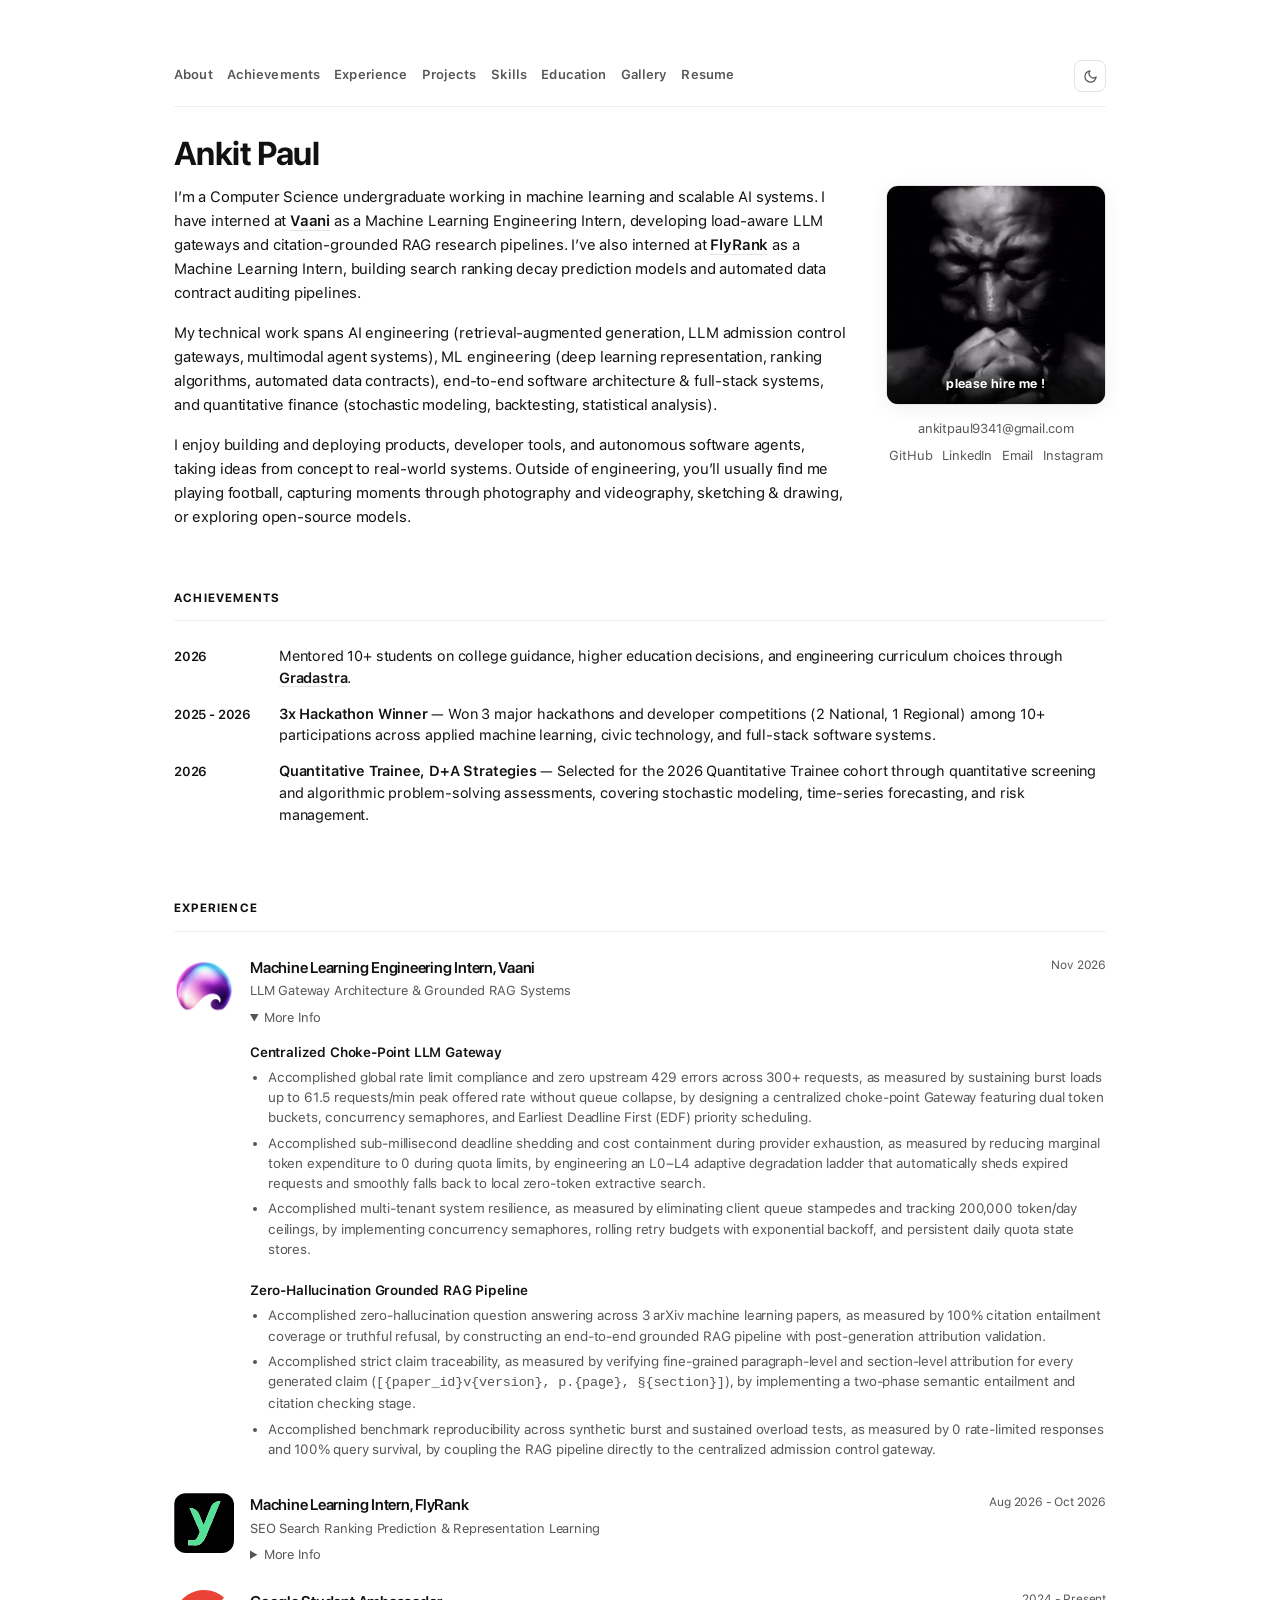
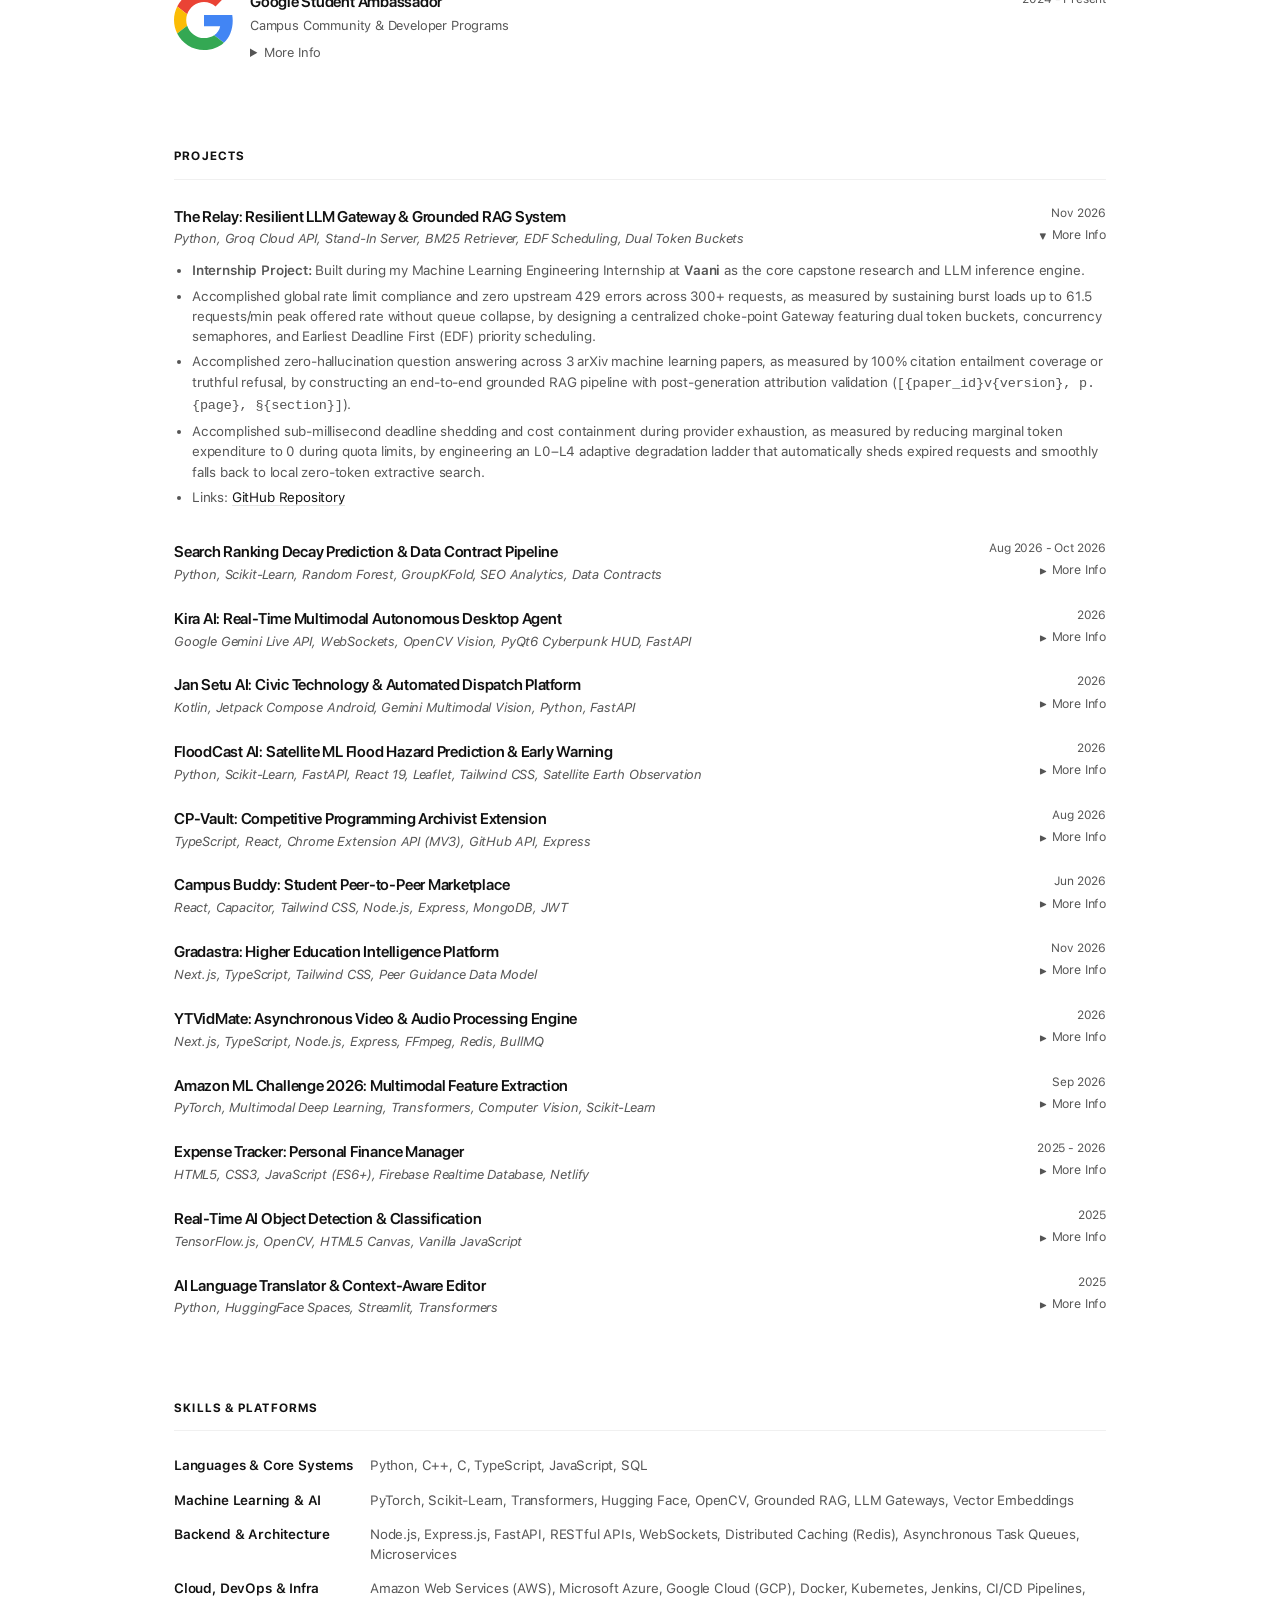
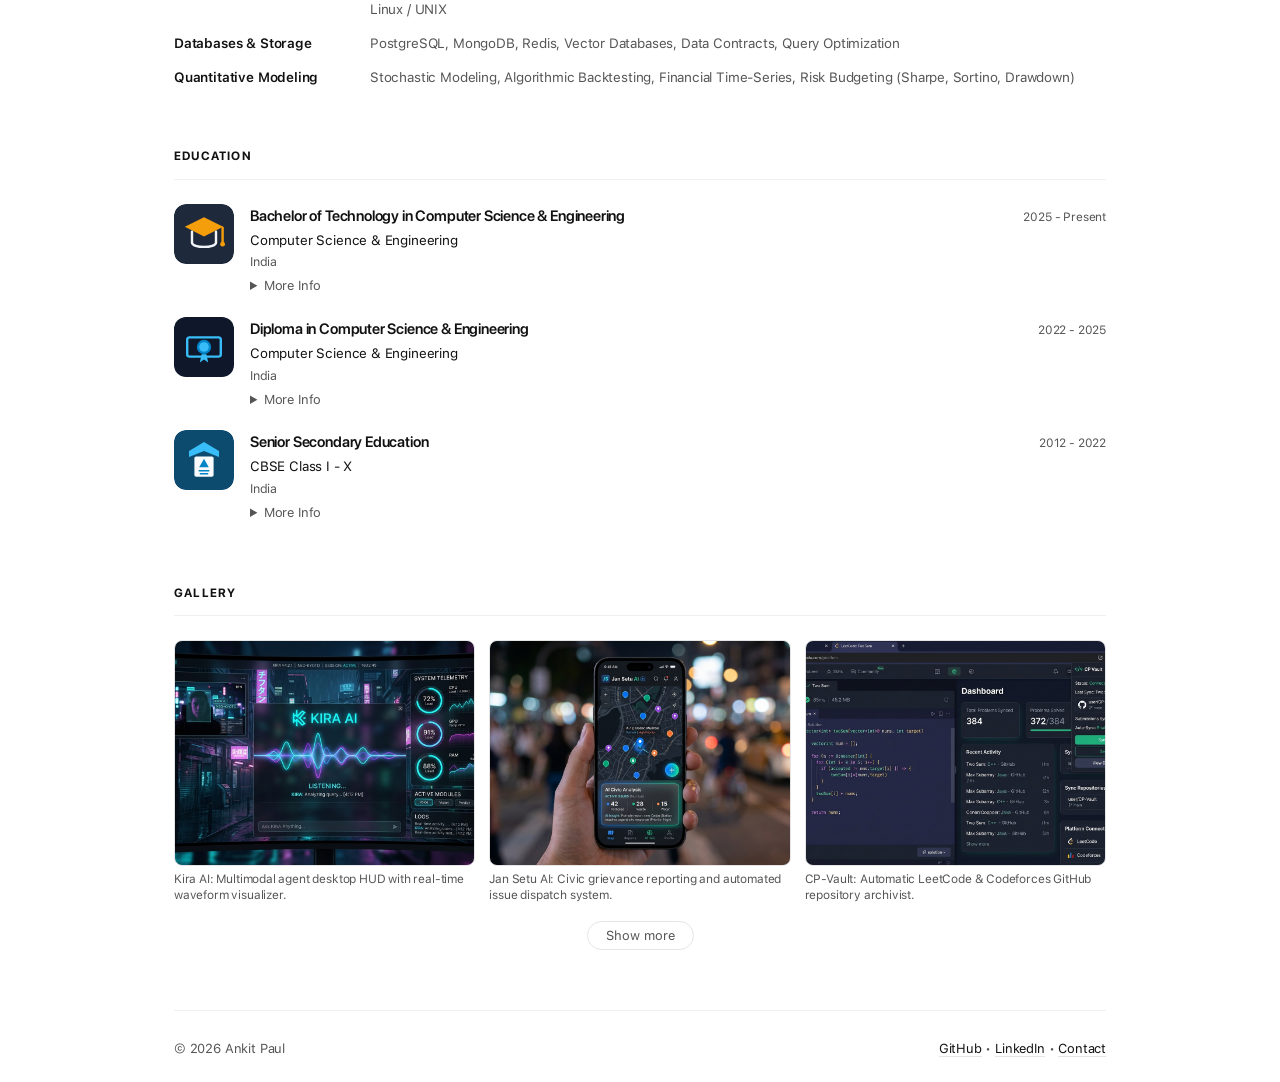
==== index.html @ af77577b "feat: add vaani.dev and flyrank.ai hyperlinks, gallery image zoom/pan without indicators, and set pr" ====
<!DOCTYPE html>
<html lang="en">
<head>
  <meta charset="utf-8">
  <title>Ankit Paul | AI Engineer, ML Engineer &amp; Full-Stack Developer</title>
  <meta name="author" content="Ankit Paul">
  <meta name="description" content="Ankit Paul is an AI Engineer, ML Engineer, and Full-Stack Developer in Chandigarh, India specializing in RAG pipelines, autonomous agents, and web systems.">
  <meta name="keywords" content="Ankit Paul, Ankit Paul AI Engineer, Ankit Paul Chandigarh, RAG pipeline engineer, Machine Learning Engineer portfolio, Full Stack Developer Chandigarh, Quant developer student, Google Student Ambassador 2026">
  <meta name="viewport" content="width=device-width, initial-scale=1">
  <link rel="canonical" href="https://ankitpaulportfoliov2.vercel.app/">

  <!-- Search Engine Verification -->
  <meta name="google-site-verification" content="google-site-verification-placeholder">
  <meta name="msvalidate.01" content="bing-site-verification-placeholder">

  <!-- Open Graph / Facebook -->
  <meta property="og:type" content="website">
  <meta property="og:url" content="https://ankitpaulportfoliov2.vercel.app/">
  <meta property="og:title" content="Ankit Paul | AI Engineer, ML Engineer &amp; Full-Stack Developer">
  <meta property="og:description" content="Official portfolio of Ankit Paul — AI &amp; ML Engineer, Full-Stack Developer, and GSA 2026 based in Chandigarh, India.">
  <meta property="og:image" content="https://ankitpaulportfoliov2.vercel.app/assets/profile/ankit_profile.jpg">
  <meta property="og:site_name" content="Ankit Paul Portfolio">
  <meta property="og:locale" content="en_US">

  <!-- Twitter / X -->
  <meta name="twitter:card" content="summary_large_image">
  <meta name="twitter:url" content="https://ankitpaulportfoliov2.vercel.app/">
  <meta name="twitter:title" content="Ankit Paul | AI Engineer, ML Engineer &amp; Full-Stack Developer">
  <meta name="twitter:description" content="Official portfolio of Ankit Paul — AI &amp; ML Engineer, Full-Stack Developer, and GSA 2026 based in Chandigarh, India.">
  <meta name="twitter:image" content="https://ankitpaulportfoliov2.vercel.app/assets/profile/ankit_profile.jpg">
  <meta name="twitter:creator" content="@ankitpaul6201">

  <link rel="icon" type="image/svg+xml" href="assets/favicon.svg">
  <link rel="icon" type="image/png" sizes="32x32" href="assets/favicon-32x32.png">
  <link rel="icon" type="image/png" sizes="16x16" href="assets/favicon-16x16.png">
  <link rel="apple-touch-icon" sizes="180x180" href="assets/apple-touch-icon.png">
  <link rel="shortcut icon" href="favicon.ico">
  <link rel="preload" href="assets/fonts/SF-Pro-Text-Regular.otf" as="font" type="font/otf" crossorigin>
  <link rel="preload" href="assets/fonts/SF-Pro-Text-Semibold.otf" as="font" type="font/otf" crossorigin>
  <link rel="preload" href="assets/fonts/SF-Pro-Display-Bold.otf" as="font" type="font/otf" crossorigin>
  <link rel="prefetch" href="resume.html">
  <link rel="prefetch" href="assets/resume_page_1.webp">
  <link rel="stylesheet" href="assets/css/style.css?v=1.4">
  <script src="assets/js/theme-init.js"></script>
  <script defer src="assets/js/main.js?v=1.4"></script>

  <!-- STRUCTURED DATA (JSON-LD) FOR AI ENGINES & SEARCH ENGINES -->
  <script type="application/ld+json">
  {
    "@context": "https://schema.org",
    "@graph": [
      {
        "@type": "Person",
        "@id": "https://ankitpaulportfoliov2.vercel.app/#person",
        "name": "Ankit Paul",
        "alternateName": ["Ankit", "Ankit Paul Chandigarh"],
        "url": "https://ankitpaulportfoliov2.vercel.app/",
        "image": "https://ankitpaulportfoliov2.vercel.app/assets/profile/ankit_profile.jpg",
        "jobTitle": "AI Engineer & Full-Stack Developer",
        "description": "Ankit Paul is an AI Engineer, ML Engineer, and Full-Stack Developer based in Chandigarh, India specializing in RAG architectures, LLM gateways, and scalable web systems.",
        "address": {
          "@type": "PostalAddress",
          "addressLocality": "Chandigarh",
          "addressRegion": "Punjab / Haryana",
          "addressCountry": "IN"
        },
        "email": "ankitpaul9341@gmail.com",
        "knowsAbout": [
          "Artificial Intelligence",
          "Retrieval-Augmented Generation (RAG)",
          "Large Language Models (LLMs)",
          "Machine Learning",
          "Search Engine Optimization (SEO)",
          "Full-Stack Web Development",
          "Next.js",
          "React",
          "TypeScript",
          "Python",
          "PyTorch",
          "Quantitative Finance",
          "Algorithmic Trading"
        ],
        "sameAs": [
          "https://github.com/ankitpaul6201",
          "https://www.linkedin.com/in/ankitpaul007/",
          "https://www.instagram.com/ankit.lenz/"
        ]
      },
      {
        "@type": "ProfilePage",
        "@id": "https://ankitpaulportfoliov2.vercel.app/#profilepage",
        "url": "https://ankitpaulportfoliov2.vercel.app/",
        "name": "Ankit Paul - Technical Portfolio & Entity Graph",
        "mainEntity": {
          "@id": "https://ankitpaulportfoliov2.vercel.app/#person"
        }
      },
      {
        "@type": "WebSite",
        "@id": "https://ankitpaulportfoliov2.vercel.app/#website",
        "url": "https://ankitpaulportfoliov2.vercel.app/",
        "name": "Ankit Paul Portfolio",
        "publisher": {
          "@id": "https://ankitpaulportfoliov2.vercel.app/#person"
        },
        "inLanguage": "en-US"
      }
    ]
  }
  </script>
</head>
<body>
  <div class="container">
    <!-- SITE NAVIGATION -->
    <nav class="site-nav" aria-label="Section navigation">
      <div class="site-nav-links">
        <a href="#about">About</a>
        <a href="#achievements">Achievements</a>
        <a href="#experience">Experience</a>
        <a href="#projects">Projects</a>
        <a href="#skills">Skills</a>
        <a href="#education">Education</a>
        <a href="#gallery">Gallery</a>
        <a href="resume.html">Resume</a>
      </div>
      <div class="site-nav-right">
        <button type="button" id="theme-toggle" class="theme-toggle-btn" aria-label="Toggle theme">
          <svg class="theme-icon theme-icon-moon" xmlns="http://www.w3.org/2000/svg" width="16" height="16" viewBox="0 0 24 24" fill="none" stroke="currentColor" stroke-width="2" stroke-linecap="round" stroke-linejoin="round">
            <path d="M21 12.79A9 9 0 1 1 11.21 3 7 7 0 0 0 21 12.79z"></path>
          </svg>
          <svg class="theme-icon theme-icon-sun" xmlns="http://www.w3.org/2000/svg" width="16" height="16" viewBox="0 0 24 24" fill="none" stroke="currentColor" stroke-width="2" stroke-linecap="round" stroke-linejoin="round">
            <circle cx="12" cy="12" r="5"></circle>
            <line x1="12" y1="1" x2="12" y2="3"></line>
            <line x1="12" y1="21" x2="12" y2="23"></line>
            <line x1="4.22" y1="4.22" x2="5.64" y2="5.64"></line>
            <line x1="18.36" y1="18.36" x2="19.78" y2="19.78"></line>
            <line x1="1" y1="12" x2="3" y2="12"></line>
            <line x1="21" y1="12" x2="23" y2="12"></line>
            <line x1="4.22" y1="19.78" x2="5.64" y2="18.36"></line>
            <line x1="18.36" y1="5.64" x2="19.78" y2="4.22"></line>
          </svg>
        </button>
      </div>
    </nav>

    <!-- HEADER / INTRO SECTION -->
    <div class="header-section" id="about">
      <div class="header-text">
        <h1 class="name-title">Ankit Paul</h1>
        
        <p>
          I’m a Computer Science undergraduate working in machine learning and scalable AI systems. I have interned at <strong><a href="https://vaani.dev" target="_blank" rel="noopener noreferrer">Vaani</a></strong> as a Machine Learning Engineering Intern, developing load-aware LLM gateways and citation-grounded RAG research pipelines. I’ve also interned at <strong><a href="https://flyrank.ai/" target="_blank" rel="noopener noreferrer">FlyRank</a></strong> as a Machine Learning Intern, building search ranking decay prediction models and automated data contract auditing pipelines.
        </p>
        <p>
          My technical work spans AI engineering (retrieval-augmented generation, LLM admission control gateways, multimodal agent systems), ML engineering (deep learning representation, ranking algorithms, automated data contracts), end-to-end software architecture &amp; full-stack systems, and quantitative finance (stochastic modeling, backtesting, statistical analysis).
        </p>
        <p>
          I enjoy building and deploying products, developer tools, and autonomous software agents, taking ideas from concept to real-world systems. Outside of engineering, you’ll usually find me playing football, capturing moments through photography and videography, sketching &amp; drawing, or exploring open-source models.
        </p>
      </div>

      <div class="profile-photo-container">
        <div class="profile-photo-wrapper">
          <img src="assets/profile/ankit_profile.jpg?v=2.0" alt="Ankit Paul" class="profile-photo" loading="eager" fetchpriority="high">
          <div class="profile-photo-caption">please hire me !</div>
        </div>
        <div class="contact-info-under-photo">
          <span class="contact-email">ankitpaul9341@gmail.com</span>
          <span class="header-links-inline">
            <a href="https://github.com/ankitpaul6201" target="_blank" rel="noopener noreferrer">GitHub</a>
            <a href="https://www.linkedin.com/in/ankitpaul007/" target="_blank" rel="noopener noreferrer">LinkedIn</a>
            <a href="mailto:ankitpaul9341@gmail.com">Email</a>
            <a href="https://www.instagram.com/ankit.lenz/" target="_blank" rel="noopener noreferrer">Instagram</a>
          </span>
        </div>
      </div>
    </div>

    <!-- ACHIEVEMENTS SECTION -->
    <section id="achievements">
      <h2 class="section-title">Achievements</h2>
      <ul class="news-list">
        <li>
          <span class="news-date">2026</span>
          <div class="news-content">
            Mentored 10+ students on college guidance, higher education decisions, and engineering curriculum choices through <strong><a href="#gradastra">Gradastra</a></strong>.
          </div>
        </li>
        <li>
          <span class="news-date">2025 - 2026</span>
          <div class="news-content">
            <strong>3x Hackathon Winner</strong> — Won 3 major hackathons and developer competitions (2 National, 1 Regional) among 10+ participations across applied machine learning, civic technology, and full-stack software systems.
          </div>
        </li>
        <li>
          <span class="news-date">2026</span>
          <div class="news-content">
            <strong>Quantitative Trainee, D+A Strategies</strong> — Selected for the 2026 Quantitative Trainee cohort through quantitative screening and algorithmic problem-solving assessments, covering stochastic modeling, time-series forecasting, and risk management.
          </div>
        </li>
      </ul>
    </section>

    <!-- EXPERIENCE SECTION -->
    <section id="experience">
      <h2 class="section-title">Experience</h2>

      <!-- Experience Item 1: Vaani -->
      <div class="publication-item" id="vaani">
        <div class="pub-thumbnail">
          <img src="assets/experience/vaani_logo.png" alt="Vaani Logo">
        </div>
        <div class="pub-details">
          <div class="research-header">
            <div class="research-left">
              <div class="pub-title">Machine Learning Engineering Intern, Vaani</div>
              <div class="pub-authors">LLM Gateway Architecture & Grounded RAG Systems</div>
            </div>
            <div class="research-meta">
              <div class="pub-date">Nov 2026</div>
            </div>
          </div>
          <details class="experience-more smooth-details" open>
            <summary>More Info</summary>
            <div class="details-body">
              <div class="details-body-inner">
                <div class="experience-subprojects">
                  <div class="experience-subproject">
                    <div class="experience-subproject-title">Centralized Choke-Point LLM Gateway</div>
                    <ul class="experience-details-list">
                      <li>Accomplished global rate limit compliance and zero upstream 429 errors across 300+ requests, as measured by sustaining burst loads up to 61.5 requests/min peak offered rate without queue collapse, by designing a centralized choke-point Gateway featuring dual token buckets, concurrency semaphores, and Earliest Deadline First (EDF) priority scheduling.</li>
                      <li>Accomplished sub-millisecond deadline shedding and cost containment during provider exhaustion, as measured by reducing marginal token expenditure to 0 during quota limits, by engineering an L0–L4 adaptive degradation ladder that automatically sheds expired requests and smoothly falls back to local zero-token extractive search.</li>
                      <li>Accomplished multi-tenant system resilience, as measured by eliminating client queue stampedes and tracking 200,000 token/day ceilings, by implementing concurrency semaphores, rolling retry budgets with exponential backoff, and persistent daily quota state stores.</li>
                    </ul>
                  </div>
                  <div class="experience-subproject">
                    <div class="experience-subproject-title">Zero-Hallucination Grounded RAG Pipeline</div>
                    <ul class="experience-details-list">
                      <li>Accomplished zero-hallucination question answering across 3 arXiv machine learning papers, as measured by 100% citation entailment coverage or truthful refusal, by constructing an end-to-end grounded RAG pipeline with post-generation attribution validation.</li>
                      <li>Accomplished strict claim traceability, as measured by verifying fine-grained paragraph-level and section-level attribution for every generated claim (<code>[{paper_id}v{version}, p.{page}, §{section}]</code>), by implementing a two-phase semantic entailment and citation checking stage.</li>
                      <li>Accomplished benchmark reproducibility across synthetic burst and sustained overload tests, as measured by 0 rate-limited responses and 100% query survival, by coupling the RAG pipeline directly to the centralized admission control gateway.</li>
                    </ul>
                  </div>
                </div>
              </div>
            </div>
          </details>
        </div>
      </div>

      <!-- Experience Item 2: FlyRank -->
      <div class="publication-item" id="flyrank">
        <div class="pub-thumbnail">
          <img src="assets/experience/flyrank_logo.svg" alt="FlyRank Logo">
        </div>
        <div class="pub-details">
          <div class="research-header">
            <div class="research-left">
              <div class="pub-title">Machine Learning Intern, FlyRank</div>
              <div class="pub-authors">SEO Search Ranking Prediction & Representation Learning</div>
            </div>
            <div class="research-meta">
              <div class="pub-date">Aug 2026 - Oct 2026</div>
            </div>
          </div>
          <details class="experience-more smooth-details">
            <summary>More Info</summary>
            <div class="details-body">
              <div class="details-body-inner">
                <div class="experience-subprojects">
                  <div class="experience-subproject">
                    <div class="experience-subproject-title">Transformer Ranking Models & Feature Engineering</div>
                    <ul class="experience-details-list">
                      <li>Accomplished search ranking position prediction on 30,000+ historical search-log rows, as measured by achieving 84% Precision@50 and 91% Top-20 Precision (a 3.5x lift over the 24% rule-based baseline), by training Random Forest and transformer ranking models.</li>
                      <li>Accomplished audit repeatability and reduced setup overhead across 5 client benchmark runs, as measured by saving 2.0 hours per benchmark run, by building a 4-step automated data contract validation pipeline.</li>
                      <li>Accomplished leak-free model generalizability on out-of-sample client domains, as measured by maintaining 0.00% target feature leakage across 22,006 active content pages, by enforcing strict data contract boundaries and GroupKFold cross-validation.</li>
                      <li>Accomplished model transparency and domain-drift diagnosis, as measured by authoring a comprehensive 38-page engineering evaluation report, by analyzing model drift, inference latency bottlenecks, and Precision-Recall trade-offs across search verticals.</li>
                    </ul>
                  </div>
                </div>
              </div>
            </div>
          </details>
        </div>
      </div>

      <!-- Experience Item 3: Google Student Ambassador -->
      <div class="publication-item" id="google-ambassador">
        <div class="pub-thumbnail">
          <img src="assets/experience/google_logo.svg" alt="Google Logo">
        </div>
        <div class="pub-details">
          <div class="research-header">
            <div class="research-left">
              <div class="pub-title">Google Student Ambassador</div>
              <div class="pub-authors">Campus Community & Developer Programs</div>
            </div>
            <div class="research-meta">
              <div class="pub-date">2024 - Present</div>
            </div>
          </div>
          <details class="experience-more smooth-details">
            <summary>More Info</summary>
            <div class="details-body">
              <div class="details-body-inner">
                <ul class="experience-details-list">
                  <li>Accomplished developer ecosystem engagement and technical capability building, as measured by mentoring 100+ students and generating 8,000+ developer impressions across 20+ technical workshops, by delivering hands-on architecture walkthroughs and live coding labs with Google Cloud and Gemini AI APIs.</li>
                  <li>Accomplished developer skill acceleration among student engineers, as measured by organizing multiple study jams and hackathons, by creating structured code walkthroughs, live architecture demos, and algorithmic problem-solving guides.</li>
                </ul>
              </div>
            </div>
          </details>
        </div>
      </div>
    </section>

    <!-- PROJECTS SECTION -->
    <section id="projects">
      <h2 class="section-title">Projects</h2>

      <!-- Project 1: The Relay (Vaani Internship) -->
      <div class="project-item" id="the-relay">
        <details class="project-more smooth-details" open>
          <summary class="project-more-summary">
            <div class="project-header">
              <div class="project-left">
                <span class="project-name">The Relay: Resilient LLM Gateway & Grounded RAG System</span>
                <div class="project-subtitle">Python, Groq Cloud API, Stand-In Server, BM25 Retriever, EDF Scheduling, Dual Token Buckets</div>
              </div>
              <div class="project-meta">
                <span class="project-date">Nov 2026</span>
                <span class="project-more-label">More Info</span>
              </div>
            </div>
          </summary>
          <div class="project-more-body details-body">
            <div class="details-body-inner">
              <ul class="project-details-list">
                <li><strong>Internship Project:</strong> Built during my Machine Learning Engineering Internship at <strong>Vaani</strong> as the core capstone research and LLM inference engine.</li>
                <li>Accomplished global rate limit compliance and zero upstream 429 errors across 300+ requests, as measured by sustaining burst loads up to 61.5 requests/min peak offered rate without queue collapse, by designing a centralized choke-point Gateway featuring dual token buckets, concurrency semaphores, and Earliest Deadline First (EDF) priority scheduling.</li>
                <li>Accomplished zero-hallucination question answering across 3 arXiv machine learning papers, as measured by 100% citation entailment coverage or truthful refusal, by constructing an end-to-end grounded RAG pipeline with post-generation attribution validation (<code>[{paper_id}v{version}, p.{page}, §{section}]</code>).</li>
                <li>Accomplished sub-millisecond deadline shedding and cost containment during provider exhaustion, as measured by reducing marginal token expenditure to 0 during quota limits, by engineering an L0–L4 adaptive degradation ladder that automatically sheds expired requests and smoothly falls back to local zero-token extractive search.</li>
                <li>Links: <a href="https://github.com/ankitpaul6201/Vaani-ML-Intern" target="_blank" rel="noopener noreferrer">GitHub Repository</a></li>
              </ul>
            </div>
          </div>
        </details>
      </div>

      <!-- Project 2: FlyRank ML Ranking Pipeline (FlyRank Internship) -->
      <div class="project-item" id="flyrank-ml">
        <details class="project-more smooth-details">
          <summary class="project-more-summary">
            <div class="project-header">
              <div class="project-left">
                <span class="project-name">Search Ranking Decay Prediction & Data Contract Pipeline</span>
                <div class="project-subtitle">Python, Scikit-Learn, Random Forest, GroupKFold, SEO Analytics, Data Contracts</div>
              </div>
              <div class="project-meta">
                <span class="project-date">Aug 2026 - Oct 2026</span>
                <span class="project-more-label">More Info</span>
              </div>
            </div>
          </summary>
          <div class="project-more-body details-body">
            <div class="details-body-inner">
              <ul class="project-details-list">
                <li><strong>Internship Project:</strong> Built during my Machine Learning Internship at <strong>FlyRank</strong> as a core search ranking analytics and client audit platform.</li>
                <li>Accomplished search ranking position prediction on 30,000+ historical search-log rows, as measured by achieving 84% Precision@50 and 91% Top-20 Precision (a 3.5x lift over the 24% rule-based baseline), by training Random Forest and transformer ranking models.</li>
                <li>Accomplished audit repeatability and reduced setup overhead across 5 client benchmark runs, as measured by saving 2.0 hours per benchmark run, by building a 4-step automated data contract validation pipeline.</li>
                <li>Accomplished leak-free model generalizability on out-of-sample client domains, as measured by maintaining 0.00% target feature leakage across 22,006 active content pages, by enforcing strict data contract boundaries and GroupKFold cross-validation.</li>
                <li>Accomplished model transparency and domain-drift diagnosis, as measured by authoring a comprehensive 38-page engineering evaluation report analyzing model drift, inference latency bottlenecks, and Precision-Recall trade-offs across search verticals.</li>
              </ul>
            </div>
          </div>
        </details>
      </div>

      <!-- Project 3: Kira AI -->
      <div class="project-item" id="kira-ai">
        <details class="project-more smooth-details">
          <summary class="project-more-summary">
            <div class="project-header">
              <div class="project-left">
                <span class="project-name">Kira AI: Real-Time Multimodal Autonomous Desktop Agent</span>
                <div class="project-subtitle">Google Gemini Live API, WebSockets, OpenCV Vision, PyQt6 Cyberpunk HUD, FastAPI</div>
              </div>
              <div class="project-meta">
                <span class="project-date">2026</span>
                <span class="project-more-label">More Info</span>
              </div>
            </div>
          </summary>
          <div class="project-more-body details-body">
            <div class="details-body-inner">
              <ul class="project-details-list">
                <li>Accomplished low-latency bidirectional multimodal desktop interaction, as measured by sub-second perceived response latency during full-duplex voice streams, by integrating Google Gemini Live API over WebSockets with OpenCV visual screen capture.</li>
                <li>Accomplished real-time hardware telemetry and UI responsiveness, as measured by maintaining steady 60fps rendering of CPU/GPU/RAM monitoring metrics and live audio visualizer waveforms, by architecting a multi-threaded PyQt6 canvas and async worker threads.</li>
                <li>Links: <a href="https://github.com/ankitpaul6201/Personal-Ai-Assistant" target="_blank" rel="noopener noreferrer">GitHub Repository</a></li>
              </ul>
              <div class="project-details-gallery">
                <div class="project-gallery-item">
                  <img src="assets/projects/kira_ai_agent.png" alt="Kira AI Desktop HUD Interface">
                  <div class="project-gallery-caption">PyQt6 HUD canvas with real-time waveform visualizer and system monitoring telemetry.</div>
                </div>
              </div>
            </div>
          </div>
        </details>
      </div>

      <!-- Project 2: Jan Setu AI -->
      <div class="project-item" id="jan-setu-ai">
        <details class="project-more smooth-details">
          <summary class="project-more-summary">
            <div class="project-header">
              <div class="project-left">
                <span class="project-name">Jan Setu AI: Civic Technology & Automated Dispatch Platform</span>
                <div class="project-subtitle">Kotlin, Jetpack Compose Android, Gemini Multimodal Vision, Python, FastAPI</div>
              </div>
              <div class="project-meta">
                <span class="project-date">2026</span>
                <span class="project-more-label">More Info</span>
              </div>
            </div>
          </summary>
          <div class="project-more-body details-body">
            <div class="details-body-inner">
              <ul class="project-details-list">
                <li>Accomplished automated civic hazard triaging and municipal routing, as measured by instant automated severity scoring and zero manual sorting, by engineering an Android application with Kotlin and Jetpack Compose powered by Gemini Multimodal Vision and FastAPI.</li>
                <li>Accomplished spatial report deduplication, as measured by clustering overlapping citizen hazard reports into single prioritized repair tickets, by implementing GPS spatial clustering and metadata verification on the backend.</li>
                <li>Links: <a href="https://ai.studio/apps/4da14abd-9564-4b9c-b193-caa830cbf1f4" target="_blank" rel="noopener noreferrer">App Studio Demo</a> &bull; <a href="https://github.com/ankitpaul6201" target="_blank" rel="noopener noreferrer">GitHub</a></li>
              </ul>
              <div class="project-details-gallery">
                <div class="project-gallery-item">
                  <img src="assets/projects/jan_setu_ai.png" alt="Jan Setu AI Civic Platform">
                  <div class="project-gallery-caption">Civic issue reporting interface with automatic priority classification and mapping.</div>
                </div>
              </div>
            </div>
          </div>
        </details>
      </div>

      <!-- Project 7: FloodCast AI -->
      <div class="project-item" id="floodcast-ai">
        <details class="project-more smooth-details">
          <summary class="project-more-summary">
            <div class="project-header">
              <div class="project-left">
                <span class="project-name">FloodCast AI: Satellite ML Flood Hazard Prediction & Early Warning</span>
                <div class="project-subtitle">Python, Scikit-Learn, FastAPI, React 19, Leaflet, Tailwind CSS, Satellite Earth Observation</div>
              </div>
              <div class="project-meta">
                <span class="project-date">2026</span>
                <span class="project-more-label">More Info</span>
              </div>
            </div>
          </summary>
          <div class="project-more-body details-body">
            <div class="details-body-inner">
              <ul class="project-details-list">
                <li>Accomplished India-wide satellite machine learning flood hazard prediction and inundation early warning across 5 major river basins, as measured by generating high-confidence flood hazard alerts 4 to 5 days prior to peak inundation.</li>
                <li>Accomplished high-precision spatio-temporal floodplain risk scoring, as measured by training ensemble ML models on multi-source satellite observation data and historical precipitation records to empower disaster management authorities with preemptive lead time.</li>
                <li>Accomplished interactive geospatial visualization, as measured by sub-second interactive tile rendering across regional flood plains, by engineering a Leaflet map UI connected to a lightweight FastAPI microservice.</li>
                <li>Links: <a href="https://github.com/ankitpaul6201/Flood-cast-AI" target="_blank" rel="noopener noreferrer">GitHub Repository</a></li>
              </ul>
            </div>
          </div>
        </details>
      </div>

      <!-- Project 5: CP-Vault -->
      <div class="project-item" id="cp-vault">
        <details class="project-more smooth-details">
          <summary class="project-more-summary">
            <div class="project-header">
              <div class="project-left">
                <span class="project-name">CP-Vault: Competitive Programming Archivist Extension</span>
                <div class="project-subtitle">TypeScript, React, Chrome Extension API (MV3), GitHub API, Express</div>
              </div>
              <div class="project-meta">
                <span class="project-date">Aug 2026</span>
                <span class="project-more-label">More Info</span>
              </div>
            </div>
          </summary>
          <div class="project-more-body details-body">
            <div class="details-body-inner">
              <ul class="project-details-list">
                <li>Accomplished automated multi-platform solution synchronization to GitHub, as measured by 0 duplicate commits and zero lost submissions across 4 major platforms (LeetCode, Codeforces, CodeChef, HackerRank), by developing a Manifest V3 Chrome extension with SHA-256 deduplication and offline queuing.</li>
                <li>Accomplished automated repository documentation, as measured by generating structured markdown READMEs with time/space complexity tags and difficulty badges for every accepted submission, by integrating the GitHub REST API with an atomic single-commit workflow.</li>
                <li>Links: <a href="https://github.com/ankitpaul6201/CP-VAULT" target="_blank" rel="noopener noreferrer">GitHub Repository</a></li>
              </ul>
              <div class="project-details-gallery">
                <div class="project-gallery-item">
                  <img src="assets/projects/cp_vault.png" alt="CP-Vault Chrome Extension Preview">
                  <div class="project-gallery-caption">Automated GitHub solution sync with custom documentation and multi-platform tracking.</div>
                </div>
              </div>
            </div>
          </div>
        </details>
      </div>

      <!-- Project 4: Campus Buddy -->
      <div class="project-item" id="campus-buddy">
        <details class="project-more smooth-details">
          <summary class="project-more-summary">
            <div class="project-header">
              <div class="project-left">
                <span class="project-name">Campus Buddy: Student Peer-to-Peer Marketplace</span>
                <div class="project-subtitle">React, Capacitor, Tailwind CSS, Node.js, Express, MongoDB, JWT</div>
              </div>
              <div class="project-meta">
                <span class="project-date">Jun 2026</span>
                <span class="project-more-label">More Info</span>
              </div>
            </div>
          </summary>
          <div class="project-more-body details-body">
            <div class="details-body-inner">
              <ul class="project-details-list">
                <li>Accomplished a secure, mobile-first peer-to-peer campus marketplace, as measured by sub-50ms database query latency under tested workloads and authenticated student access, by building a full-stack cross-platform app with React, Capacitor, Node.js, Express, and MongoDB Atlas.</li>
                <li>Accomplished authenticated community trust and reduced asset load times, as measured by 100% verified student email gating and image payload compression, by implementing domain-specific JWT auth and Cloudinary media optimization.</li>
                <li>Links: <a href="https://github.com/ankitpaul6201/Campus-Buddy" target="_blank" rel="noopener noreferrer">GitHub Repository</a></li>
              </ul>
              <div class="project-details-gallery">
                <div class="project-gallery-item">
                  <img src="assets/projects/campus_buddy.png" alt="Campus Buddy App Preview">
                  <div class="project-gallery-caption">Mobile marketplace UI featuring category filters, search, and student listings.</div>
                </div>
              </div>
            </div>
          </div>
        </details>
      </div>

      <!-- Project 5: Gradastra -->
      <div class="project-item" id="gradastra">
        <details class="project-more smooth-details">
          <summary class="project-more-summary">
            <div class="project-header">
              <div class="project-left">
                <span class="project-name">Gradastra: Higher Education Intelligence Platform</span>
                <div class="project-subtitle">Next.js, TypeScript, Tailwind CSS, Peer Guidance Data Model</div>
              </div>
              <div class="project-meta">
                <span class="project-date">Nov 2026</span>
                <span class="project-more-label">More Info</span>
              </div>
            </div>
          </summary>
          <div class="project-more-body details-body">
            <div class="details-body-inner">
              <ul class="project-details-list">
                <li>Accomplished an unbiased higher education guidance system, as measured by eliminating commercial agent commission bias (0% commission), by developing an open student-to-senior mentorship platform with side-by-side comparison matrices and AI-assisted scholarship discovery.</li>
                <li>Accomplished data-driven college shortlisting, as measured by matching applicants with verified senior mentors across leading global institutions based on entrance exam percentiles and career interests.</li>
                <li>Links: <a href="https://github.com/ankitpaul6201/Gradastra" target="_blank" rel="noopener noreferrer">GitHub Repository</a></li>
              </ul>
            </div>
          </div>
        </details>
      </div>

      <!-- Project 9: YTVidMate -->
      <div class="project-item" id="ytvidmate">
        <details class="project-more smooth-details">
          <summary class="project-more-summary">
            <div class="project-header">
              <div class="project-left">
                <span class="project-name">YTVidMate: Asynchronous Video & Audio Processing Engine</span>
                <div class="project-subtitle">Next.js, TypeScript, Node.js, Express, FFmpeg, Redis, BullMQ</div>
              </div>
              <div class="project-meta">
                <span class="project-date">2026</span>
                <span class="project-more-label">More Info</span>
              </div>
            </div>
          </summary>
          <div class="project-more-body details-body">
            <div class="details-body-inner">
              <ul class="project-details-list">
                <li>Accomplished high-performance asynchronous media processing and extraction across 7 platforms, as measured by supporting 6 video resolutions (360p–4K) and high-fidelity MP3/M4A extraction up to 320 kbps.</li>
                <li>Accomplished resilient background job concurrency without memory exhaustion, as measured by designing an asynchronous processing pipeline with 3 concurrent worker slots, a 30-job Redis queue, and per-IP token bucket rate limiting.</li>
                <li>Links: <a href="https://github.com/ankitpaul6201/ytvidmate" target="_blank" rel="noopener noreferrer">GitHub Repository</a></li>
              </ul>
            </div>
          </div>
        </details>
      </div>

      <!-- Project 10: Amazon ML Challenge 2026 -->
      <div class="project-item" id="amazon-ml">
        <details class="project-more smooth-details">
          <summary class="project-more-summary">
            <div class="project-header">
              <div class="project-left">
                <span class="project-name">Amazon ML Challenge 2026: Multimodal Feature Extraction</span>
                <div class="project-subtitle">PyTorch, Multimodal Deep Learning, Transformers, Computer Vision, Scikit-Learn</div>
              </div>
              <div class="project-meta">
                <span class="project-date">Sep 2026</span>
                <span class="project-more-label">More Info</span>
              </div>
            </div>
          </summary>
          <div class="project-more-body details-body">
            <div class="details-body-inner">
              <ul class="project-details-list">
                <li>Accomplished large-scale multimodal feature extraction in the national Amazon ML Challenge 2026, as measured by zero data pipeline bottlenecks across multi-gigabyte product image datasets, by building deep learning representations in PyTorch.</li>
                <li>Accomplished efficient distributed batch processing and model inference, as measured by achieving high throughput on dense feature extraction pipelines with zero GPU starvation, by designing custom image pre-processing and parallel data loaders.</li>
                <li>Links: <a href="https://github.com/ankitpaul6201/Amazon-ML-Challenge" target="_blank" rel="noopener noreferrer">GitHub Repository</a></li>
              </ul>
            </div>
          </div>
        </details>
      </div>

      <!-- Project 6: Expense Tracker -->
      <div class="project-item" id="expense-tracker">
        <details class="project-more smooth-details">
          <summary class="project-more-summary">
            <div class="project-header">
              <div class="project-left">
                <span class="project-name">Expense Tracker: Personal Finance Manager</span>
                <div class="project-subtitle">HTML5, CSS3, JavaScript (ES6+), Firebase Realtime Database, Netlify</div>
              </div>
              <div class="project-meta">
                <span class="project-date">2025 - 2026</span>
                <span class="project-more-label">More Info</span>
              </div>
            </div>
          </summary>
          <div class="project-more-body details-body">
            <div class="details-body-inner">
              <ul class="project-details-list">
                <li>Accomplished lightweight personal financial tracking for students, as measured by real-time visual expenditure breakdown across semester categories with zero data loss, by developing a single-page web app with Firebase Realtime Database and Netlify.</li>
                <li>Links: <a href="https://ankit-expense-tracker-buddy.netlify.app/" target="_blank" rel="noopener noreferrer">Live Demo</a></li>
              </ul>
              <div class="project-details-gallery">
                <div class="project-gallery-item">
                  <img src="assets/projects/expense-tracker-1.png" alt="Expense Tracker Dashboard">
                  <div class="project-gallery-caption">Interactive dashboard tracking categorized monthly budgets and transactions.</div>
                </div>
              </div>
            </div>
          </div>
        </details>
      </div>

      <!-- Project 7: AI Object Detection -->
      <div class="project-item" id="ai-vision">
        <details class="project-more smooth-details">
          <summary class="project-more-summary">
            <div class="project-header">
              <div class="project-left">
                <span class="project-name">Real-Time AI Object Detection & Classification</span>
                <div class="project-subtitle">TensorFlow.js, OpenCV, HTML5 Canvas, Vanilla JavaScript</div>
              </div>
              <div class="project-meta">
                <span class="project-date">2025</span>
                <span class="project-more-label">More Info</span>
              </div>
            </div>
          </summary>
          <div class="project-more-body details-body">
            <div class="details-body-inner">
              <ul class="project-details-list">
                <li>Accomplished real-time client-side object detection, as measured by achieving low-latency edge inference directly in the browser with zero server dependency, by optimizing TensorFlow.js and HTML5 Canvas processing on live webcam feeds.</li>
                <li>Links: <a href="https://ai-object-detection-system.netlify.app/" target="_blank" rel="noopener noreferrer">Live Demo</a></li>
              </ul>
            </div>
          </div>
        </details>
      </div>

      <!-- Project 8: AI Language Translator -->
      <div class="project-item" id="ai-translator">
        <details class="project-more smooth-details">
          <summary class="project-more-summary">
            <div class="project-header">
              <div class="project-left">
                <span class="project-name">AI Language Translator & Context-Aware Editor</span>
                <div class="project-subtitle">Python, HuggingFace Spaces, Streamlit, Transformers</div>
              </div>
              <div class="project-meta">
                <span class="project-date">2025</span>
                <span class="project-more-label">More Info</span>
              </div>
            </div>
          </summary>
          <div class="project-more-body details-body">
            <div class="details-body-inner">
              <ul class="project-details-list">
                <li>Accomplished nuance-preserving multilingual translation, as measured by context-aware grammatical refinement across multiple language pairs, by deploying transformer language models on HuggingFace Spaces with Streamlit.</li>
                <li>Links: <a href="https://huggingface.co/spaces/ankitpaul007/Ankit-Translator" target="_blank" rel="noopener noreferrer">HuggingFace Space</a></li>
              </ul>
            </div>
          </div>
        </details>
      </div>
    </section>

    <!-- SKILLS & PLATFORMS SECTION -->
    <section id="skills">
      <h2 class="section-title">Skills & Platforms</h2>
      <div class="skills-grid">
        <div class="skills-row">
          <div class="skills-label">Languages & Core Systems</div>
          <div class="skills-items">Python, C++, C, TypeScript, JavaScript, SQL</div>
        </div>
        <div class="skills-row">
          <div class="skills-label">Machine Learning & AI</div>
          <div class="skills-items">PyTorch, Scikit-Learn, Transformers, Hugging Face, OpenCV, Grounded RAG, LLM Gateways, Vector Embeddings</div>
        </div>
        <div class="skills-row">
          <div class="skills-label">Backend & Architecture</div>
          <div class="skills-items">Node.js, Express.js, FastAPI, RESTful APIs, WebSockets, Distributed Caching (Redis), Asynchronous Task Queues, Microservices</div>
        </div>
        <div class="skills-row">
          <div class="skills-label">Cloud, DevOps & Infra</div>
          <div class="skills-items">Amazon Web Services (AWS), Microsoft Azure, Google Cloud (GCP), Docker, Kubernetes, Jenkins, CI/CD Pipelines, Linux / UNIX</div>
        </div>
        <div class="skills-row">
          <div class="skills-label">Databases & Storage</div>
          <div class="skills-items">PostgreSQL, MongoDB, Redis, Vector Databases, Data Contracts, Query Optimization</div>
        </div>
        <div class="skills-row">
          <div class="skills-label">Quantitative Modeling</div>
          <div class="skills-items">Stochastic Modeling, Algorithmic Backtesting, Financial Time-Series, Risk Budgeting (Sharpe, Sortino, Drawdown)</div>
        </div>
      </div>
    </section>

    <!-- EDUCATION SECTION -->
    <section id="education">
      <h2 class="section-title">Education</h2>
      <div class="education-list">
        <!-- University -->
        <div class="education-item">
          <div class="education-logo">
            <img src="assets/education/university_logo.svg" alt="University Logo">
          </div>
          <div class="education-details">
            <div class="education-topline">
              <div class="education-institution">Bachelor of Technology in Computer Science & Engineering</div>
              <div class="education-date">2025 - Present</div>
            </div>
            <div class="education-degree">Computer Science & Engineering</div>
            <div class="education-location">India</div>
            <details class="education-more smooth-details">
              <summary>More Info</summary>
              <div class="details-body">
                <div class="details-body-inner">
                  <ul class="education-details-list">
                    <li><strong>Computer Science:</strong> Data Structures & Algorithms, Object-Oriented Programming, Operating Systems, Database Management Systems, Computer Networks, Software Engineering.</li>
                    <li><strong>Mathematics & AI:</strong> Machine Learning, Deep Learning, Linear Algebra, Probability & Statistics, Discrete Mathematics.</li>
                    <li><strong>Activities:</strong> Open-source software development, competitive programming, and technical mentorship.</li>
                  </ul>
                </div>
              </div>
            </details>
          </div>
        </div>

        <!-- Diploma in CSE -->
        <div class="education-item">
          <div class="education-logo">
            <img src="assets/education/diploma_logo.svg" alt="Diploma in CSE Logo">
          </div>
          <div class="education-details">
            <div class="education-topline">
              <div class="education-institution">Diploma in Computer Science & Engineering</div>
              <div class="education-date">2022 - 2025</div>
            </div>
            <div class="education-degree">Computer Science & Engineering</div>
            <div class="education-location">India</div>
            <details class="education-more smooth-details">
              <summary>More Info</summary>
              <div class="details-body">
                <div class="details-body-inner">
                  <ul class="education-details-list">
                    <li><strong>Core Foundations:</strong> Object-Oriented Programming (C++/Java), Data Structures & Algorithms, Computer Architecture.</li>
                    <li><strong>Applied Systems:</strong> Database Management Systems, Operating Systems, Linux Shell Scripting, Software Engineering.</li>
                  </ul>
                </div>
              </div>
            </details>
          </div>
        </div>

        <!-- School -->
        <div class="education-item">
          <div class="education-logo">
            <img src="assets/education/school_logo.svg" alt="Senior Secondary Education Logo">
          </div>
          <div class="education-details">
            <div class="education-topline">
              <div class="education-institution">Senior Secondary Education</div>
              <div class="education-date">2012 - 2022</div>
            </div>
            <div class="education-degree">CBSE Class I - X</div>
            <div class="education-location">India</div>
            <details class="education-more smooth-details">
              <summary>More Info</summary>
              <div class="details-body">
                <div class="details-body-inner">
                  <ul class="education-details-list">
                    <li>Core Subjects: Physics, Chemistry, Mathematics, and Computer Science.</li>
                    <li>Active participant in inter-school science exhibitions and programming hackathons.</li>
                  </ul>
                </div>
              </div>
            </details>
          </div>
        </div>
      </div>
    </section>

    <!-- GALLERY SECTION -->
    <section id="gallery">
      <h2 class="section-title">Gallery</h2>
      <div class="gallery-grid">
        <figure class="gallery-item">
          <img src="assets/gallery/kira_hud.png" alt="Kira AI Desktop HUD Interface" loading="lazy">
          <figcaption>Kira AI: Multimodal agent desktop HUD with real-time waveform visualizer.</figcaption>
        </figure>
        <figure class="gallery-item">
          <img src="assets/gallery/jan_setu.png" alt="Jan Setu AI Platform" loading="lazy">
          <figcaption>Jan Setu AI: Civic grievance reporting and automated issue dispatch system.</figcaption>
        </figure>
        <figure class="gallery-item">
          <img src="assets/gallery/cp_vault.png" alt="CP-Vault Chrome Extension" loading="lazy">
          <figcaption>CP-Vault: Automatic LeetCode & Codeforces GitHub repository archivist.</figcaption>
        </figure>
      </div>

      <div id="gallery-more-grid" class="gallery-grid gallery-grid-expanded gallery-hidden">
        <figure class="gallery-item">
          <img src="assets/gallery/campus_buddy.png" alt="Campus Buddy App UI" loading="lazy">
          <figcaption>Campus Buddy: Mobile peer-to-peer student marketplace UI.</figcaption>
        </figure>
        <figure class="gallery-item">
          <img src="assets/gallery/expense_tracker.png" alt="Expense Tracker Analytics" loading="lazy">
          <figcaption>College Expense Tracker: Semester budgeting and real-time expense charts.</figcaption>
        </figure>
      </div>

      <div class="gallery-show-more-wrap">
        <button type="button" class="gallery-show-more-btn" data-target="gallery-more-grid" aria-expanded="false" data-label-show="Show more" data-label-hide="Show less">Show more</button>
      </div>
    </section>

    <!-- FOOTER -->
    <footer class="site-footer">
      <div>&copy; 2026 Ankit Paul</div>
      <div>
        <a href="https://github.com/ankitpaul6201" target="_blank" rel="noopener noreferrer">GitHub</a> &bull;
        <a href="https://www.linkedin.com/in/ankitpaul007/" target="_blank" rel="noopener noreferrer">LinkedIn</a> &bull;
        <a href="mailto:ankitpaul9341@gmail.com">Contact</a>
      </div>
    </footer>
  </div>
</body>
</html>
---- assets/css/style.css ----
/* ==========================================================================
   PORTFOLIO V2 - STYLESHEET
   Typography: San Francisco (SF Pro Text / SF Pro Display)
   Aesthetic inspired by kushgarg.me
   Vanilla CSS3 - High Performance, Responsive, Clean Typography
   ========================================================================== */

/* --------------------------------------------------------------------------
   SAN FRANCISCO (SF PRO) FONT-FACE DEFINITIONS
   -------------------------------------------------------------------------- */

@font-face {
  font-family: 'SF Pro';
  src: url('../fonts/SF-Pro-Text-Regular.otf') format('opentype');
  font-weight: 400;
  font-style: normal;
  font-display: swap;
}

@font-face {
  font-family: 'SF Pro';
  src: url('../fonts/SF-Pro-Text-RegularItalic.otf') format('opentype');
  font-weight: 400;
  font-style: italic;
  font-display: swap;
}

@font-face {
  font-family: 'SF Pro';
  src: url('../fonts/SF-Pro-Text-Medium.otf') format('opentype');
  font-weight: 500;
  font-style: normal;
  font-display: swap;
}

@font-face {
  font-family: 'SF Pro';
  src: url('../fonts/SF-Pro-Text-Semibold.otf') format('opentype');
  font-weight: 600;
  font-style: normal;
  font-display: swap;
}

@font-face {
  font-family: 'SF Pro';
  src: url('../fonts/SF-Pro-Text-Bold.otf') format('opentype');
  font-weight: 700;
  font-style: normal;
  font-display: swap;
}

/* SF Pro Display for large headlines */
@font-face {
  font-family: 'SF Pro Display';
  src: url('../fonts/SF-Pro-Display-Regular.otf') format('opentype');
  font-weight: 400;
  font-style: normal;
  font-display: swap;
}

@font-face {
  font-family: 'SF Pro Display';
  src: url('../fonts/SF-Pro-Display-Semibold.otf') format('opentype');
  font-weight: 600;
  font-style: normal;
  font-display: swap;
}

@font-face {
  font-family: 'SF Pro Display';
  src: url('../fonts/SF-Pro-Display-Bold.otf') format('opentype');
  font-weight: 700;
  font-style: normal;
  font-display: swap;
}

:root {
  --font-main: 'SF Pro', -apple-system, BlinkMacSystemFont, "SF Pro Text", "Segoe UI", Roboto, Helvetica, Arial, sans-serif;
  --font-display: 'SF Pro Display', 'SF Pro', -apple-system, BlinkMacSystemFont, "Segoe UI", Roboto, Helvetica, Arial, sans-serif;
  --font-mono: SFMono-Regular, Menlo, Monaco, Consolas, "Liberation Mono", "Courier New", monospace;
  
  --color-text: #111111;
  --color-subtext: #555555;
  --color-accent: #333333;
  --color-bg: #ffffff;
  --color-link: #111111;
  --color-link-hover: #555555;
  --color-border: #f0f0f0;
  --color-border-card: #e5e5e5;
  --color-card-bg: #fafafa;
  --color-badge-bg: #f4f4f5;
  --color-badge-text: #3f3f46;
  --shadow-sm: 0 1px 3px rgba(0,0,0,0.05);
  --shadow-profile: 0 4px 20px rgba(0,0,0,0.06);
}

[data-theme="dark"] {
  --color-text: #f4f4f5;
  --color-subtext: #a1a1aa;
  --color-accent: #e4e4e7;
  --color-bg: #1f2021;
  --color-link: #ffffff;
  --color-link-hover: #a1a1aa;
  --color-border: #27272a;
  --color-border-card: #27272a;
  --color-card-bg: #18181b;
  --color-badge-bg: #27272a;
  --color-badge-text: #d4d4d8;
  --shadow-sm: 0 1px 3px rgba(0,0,0,0.4);
  --shadow-profile: 0 4px 25px rgba(0,0,0,0.5);
}

*, *::before, *::after {
  box-sizing: border-box;
}

html {
  scroll-behavior: smooth;
}

body {
  font-family: var(--font-main);
  color: var(--color-text);
  background-color: var(--color-bg);
  margin: 0;
  padding: 0;
  line-height: 1.6;
  letter-spacing: -0.011em;
  -webkit-font-smoothing: antialiased;
  -moz-osx-font-smoothing: grayscale;
  transition: background-color 0.25s ease, color 0.25s ease;
  overflow-x: hidden;
}

.container {
  max-width: 980px;
  margin: 60px auto 0;
  padding: 0 24px;
  min-height: calc(100vh - 60px);
  min-height: calc(100dvh - 60px);
  display: flex;
  flex-direction: column;
}

/* ==========================================================================
   NAVIGATION
   ========================================================================== */

.site-nav {
  display: flex;
  align-items: center;
  justify-content: space-between;
  gap: 14px;
  margin: 0 0 28px;
  padding-bottom: 14px;
  border-bottom: 1px solid var(--color-border);
  font-size: 13px;
  font-weight: 600;
  letter-spacing: 0.01em;
}

.site-nav-links {
  display: flex;
  flex-wrap: wrap;
  align-items: center;
  gap: 14px;
}

.site-nav a {
  position: relative;
  color: var(--color-subtext);
  text-decoration: none !important;
  border-bottom: none !important;
  display: inline-block;
  padding-bottom: 2px;
  transition: color 0.2s ease;
}

.site-nav a::after {
  content: '';
  position: absolute;
  bottom: 0;
  left: 0;
  width: 100%;
  height: 1.5px;
  background-color: var(--color-text);
  transform: scaleX(0);
  transform-origin: left;
  transition: transform 0.25s cubic-bezier(0.25, 1, 0.5, 1);
}

.site-nav a:hover {
  color: var(--color-text);
  text-decoration: none !important;
}

.site-nav a:hover::after,
.site-nav a.active::after {
  transform: scaleX(1);
}

.site-nav a.active {
  color: var(--color-text);
}

.site-nav-right {
  margin-left: auto;
  display: flex;
  align-items: center;
  gap: 12px;
}

.theme-toggle-btn {
  background: transparent;
  border: 1px solid var(--color-border-card);
  color: var(--color-subtext);
  cursor: pointer;
  width: 32px;
  height: 32px;
  padding: 0;
  border-radius: 8px;
  display: inline-flex;
  align-items: center;
  justify-content: center;
  transition: color 0.2s ease, border-color 0.2s ease, background-color 0.2s ease;
  position: relative;
  overflow: hidden;
}

.theme-toggle-btn:hover {
  color: var(--color-text);
  border-color: var(--color-subtext);
  background: var(--color-card-bg);
}

.theme-toggle-btn svg {
  width: 15px;
  height: 15px;
  display: block;
  stroke: currentColor;
  transition: transform 0.3s cubic-bezier(0.16, 1, 0.3, 1), opacity 0.2s ease;
}

/* Light mode: show moon, hide sun */
.theme-icon-sun {
  display: none !important;
}
.theme-icon-moon {
  display: block !important;
}

/* Dark mode: show sun, hide moon */
[data-theme="dark"] .theme-icon-sun {
  display: block !important;
}
[data-theme="dark"] .theme-icon-moon {
  display: none !important;
}

/* ==========================================================================
   CIRCULAR THEME TRANSITION (View Transitions API & Fallback)
   ========================================================================== */

::view-transition-old(root),
::view-transition-new(root) {
  animation: none;
  mix-blend-mode: normal;
}

::view-transition-old(root) {
  z-index: 1;
}

::view-transition-new(root) {
  z-index: 99999;
}

.theme-ripple-circle {
  position: fixed;
  width: 10px;
  height: 10px;
  border-radius: 50%;
  pointer-events: none;
  z-index: 99998;
  transform: translate(-50%, -50%) scale(0);
  transition: transform 0.65s cubic-bezier(0.2, 0, 0, 1), opacity 0.65s ease;
  opacity: 1;
}

/* ==========================================================================
   TYPOGRAPHY & BASIC ELEMENTS
   ========================================================================== */

p {
  margin-top: 0;
  margin-bottom: 16px;
  font-size: 15px;
  line-height: 1.6;
}

a {
  color: var(--color-link);
  text-decoration: none;
  border-bottom: 1px solid var(--color-border-card);
  transition: border-color 0.2s, color 0.2s;
}

a:hover {
  border-bottom-color: var(--color-link);
  color: var(--color-link-hover);
}

strong {
  font-weight: 600;
}

h2.section-title {
  font-family: var(--font-display);
  font-size: 12px;
  font-weight: 700;
  text-transform: uppercase;
  letter-spacing: 1.2px;
  margin: 60px 0 24px;
  color: var(--color-text);
  border-bottom: 1px solid var(--color-border);
  padding-bottom: 12px;
}

/* ==========================================================================
   HEADER SECTION
   ========================================================================== */

.header-section {
  display: flex;
  justify-content: space-between;
  align-items: flex-start;
  gap: 40px;
  margin-bottom: 0;
}

.header-text {
  flex: 1;
}

.header-text p:last-child {
  margin-bottom: 0;
}

.name-title {
  font-family: var(--font-display);
  font-size: 33px;
  line-height: 1.15;
  font-weight: 700;
  margin: 0 0 12px;
  letter-spacing: -0.6px;
  color: var(--color-text);
}

.header-subtitle {
  font-size: 15px;
  color: var(--color-subtext);
  margin-bottom: 16px;
  font-weight: 500;
  letter-spacing: -0.01em;
}

.profile-photo-container {
  flex-shrink: 0;
  width: 220px;
  margin-top: 50px;
}

.profile-photo-wrapper {
  position: relative;
  width: 100%;
  border-radius: 12px;
  overflow: hidden;
  box-shadow: var(--shadow-profile);
  border: 1px solid var(--color-border-card);
}

.profile-photo {
  width: 100%;
  aspect-ratio: 1 / 1;
  object-fit: cover;
  display: block;
}

.profile-photo-caption {
  position: absolute;
  bottom: 0;
  left: 0;
  right: 0;
  padding: 8px 10px 9px;
  background: linear-gradient(to top, rgba(0, 0, 0, 0.85) 0%, rgba(0, 0, 0, 0.5) 65%, transparent 100%);
  color: #ffffff;
  font-family: var(--font-display);
  font-size: 13px;
  font-weight: 700;
  letter-spacing: 0.4px;
  text-align: center;
  text-shadow: 0 1px 4px rgba(0, 0, 0, 0.9);
  pointer-events: none;
}

.contact-info-under-photo {
  margin-top: 14px;
  display: grid;
  gap: 6px;
  justify-items: center;
  text-align: center;
  width: 100%;
}

.contact-email {
  font-size: 13px;
  color: var(--color-subtext);
}

.header-links-inline {
  display: inline-flex;
  flex-wrap: wrap;
  gap: 10px;
  font-size: 13px;
  justify-content: center;
}

.header-links-inline a {
  color: var(--color-subtext);
  border-bottom: none;
}

.header-links-inline a:hover {
  color: var(--color-text);
  text-decoration: underline;
}

/* ==========================================================================
   ROLE HUBS & AEO / GEO COMPONENTS
   ========================================================================== */

.entity-badge-line {
  font-size: 13px;
  font-weight: 500;
  color: var(--color-subtext);
  margin-bottom: 14px;
  line-height: 1.4;
}

.role-hubs-bar {
  display: flex;
  flex-wrap: wrap;
  align-items: center;
  gap: 8px;
  margin-top: 18px;
  padding: 10px 14px;
  background: var(--color-card-bg);
  border: 1px solid var(--color-border);
  border-radius: 8px;
  font-size: 13px;
}

.role-hubs-label {
  font-weight: 600;
  font-size: 12px;
  text-transform: uppercase;
  letter-spacing: 0.05em;
  color: var(--color-subtext);
  margin-right: 4px;
}

.role-hub-pill {
  display: inline-flex;
  align-items: center;
  padding: 4px 10px;
  background: var(--color-badge-bg);
  color: var(--color-badge-text);
  border: 1px solid var(--color-border-card);
  border-radius: 6px;
  font-size: 12px;
  font-weight: 500;
  text-decoration: none !important;
  transition: all 0.15s ease;
}

.role-hub-pill:hover {
  background: var(--color-accent);
  color: var(--color-bg) !important;
}

.quick-answer-card {
  background: var(--color-card-bg);
  border: 1px solid var(--color-border);
  border-left: 3px solid var(--color-text);
  border-radius: 8px;
  padding: 18px 20px;
  margin: 24px 0 32px;
  box-shadow: var(--shadow-sm);
}

.quick-answer-card h2 {
  font-size: 12px;
  font-weight: 700;
  text-transform: uppercase;
  letter-spacing: 0.06em;
  color: var(--color-subtext);
  margin: 0 0 8px;
}

.quick-answer-card p {
  font-size: 14px;
  line-height: 1.6;
  margin: 0;
  color: var(--color-text);
}

.comparison-table-wrap {
  width: 100%;
  overflow-x: auto;
  margin: 20px 0 30px;
  border: 1px solid var(--color-border);
  border-radius: 8px;
}

.comparison-table {
  width: 100%;
  border-collapse: collapse;
  font-size: 13px;
  text-align: left;
}

.comparison-table th {
  background: var(--color-card-bg);
  color: var(--color-text);
  font-weight: 600;
  padding: 10px 14px;
  border-bottom: 1px solid var(--color-border);
  font-size: 12px;
  text-transform: uppercase;
  letter-spacing: 0.04em;
}

.comparison-table td {
  padding: 10px 14px;
  border-bottom: 1px solid var(--color-border);
  color: var(--color-subtext);
}

.comparison-table tr:last-child td {
  border-bottom: none;
}

.comparison-table td.highlight {
  color: var(--color-text);
  font-weight: 500;
}

.faq-section {
  margin: 40px 0 30px;
}

.faq-item {
  margin-bottom: 14px;
  border: 1px solid var(--color-border);
  border-radius: 8px;
  background: var(--color-card-bg);
  padding: 14px 18px;
}

.faq-item h3 {
  font-size: 14.5px;
  font-weight: 600;
  color: var(--color-text);
  margin: 0 0 6px;
}

.faq-item p {
  font-size: 13px;
  line-height: 1.55;
  color: var(--color-subtext);
  margin: 0;
}

/* ==========================================================================
   NEWS SECTION
   ========================================================================== */

ul.news-list {
  list-style: none;
  padding: 0;
  margin: 0;
}

ul.news-list li {
  display: flex;
  align-items: baseline;
  margin-bottom: 14px;
  font-size: 14.5px;
  line-height: 1.5;
}

.news-date {
  flex-shrink: 0;
  width: 105px;
  font-weight: 600;
  font-size: 13px;
  color: var(--color-text);
}

.news-content {
  flex: 1;
}

/* ==========================================================================
   EXPERIENCE SECTION & LOGO THUMBNAILS
   ========================================================================== */

#experience .publication-item {
  display: grid;
  grid-template-columns: 60px minmax(0, 1fr);
  gap: 16px;
  align-items: start;
  margin-bottom: 24px;
}

#experience .pub-thumbnail {
  flex-shrink: 0;
  width: 60px;
  height: 60px;
  min-width: 60px;
  min-height: 60px;
  aspect-ratio: 1 / 1;
  display: flex;
  align-items: center;
  justify-content: center;
  padding: 0;
  border-radius: 12px;
  border: none;
  background: transparent;
  box-sizing: border-box;
  overflow: hidden;
}

#experience .pub-thumbnail img,
#experience .pub-thumbnail svg {
  width: 100%;
  height: 100%;
  max-width: 100%;
  max-height: 100%;
  aspect-ratio: 1 / 1;
  object-fit: contain;
  border-radius: 0;
  display: block;
  image-rendering: -webkit-optimize-contrast;
}

.pub-thumbnail {
  flex-shrink: 0;
  width: 72px;
}

.pub-thumbnail img,
.pub-thumbnail video {
  width: 100%;
  height: auto;
  max-height: 54px;
  object-fit: contain;
  border-radius: 8px;
  display: block;
}

.pub-media-frame {
  width: 150px;
  height: 105px;
  overflow: hidden;
  border-radius: 8px;
  border: 1px solid var(--color-border-card);
  background: var(--color-card-bg);
}

.pub-media-frame img,
.pub-media-frame video {
  width: 100%;
  height: 100%;
  max-height: none;
  object-fit: cover;
  cursor: zoom-in;
}

.pub-details {
  flex: 1;
  min-width: 0;
}

.research-header,
.pub-topline {
  display: grid;
  grid-template-columns: minmax(0, 1fr) auto;
  column-gap: 12px;
  align-items: start;
  margin-bottom: 2px;
}

.research-left {
  min-width: 0;
}

.pub-title {
  font-family: var(--font-display);
  font-size: 15.5px;
  font-weight: 600;
  margin-bottom: 2px;
  display: block;
  border: none;
  color: var(--color-text);
  letter-spacing: -0.015em;
}

.pub-authors {
  font-size: 13px;
  color: var(--color-subtext);
  margin-bottom: 4px;
  line-height: 1.35;
}

.pub-venue {
  font-style: italic;
  font-size: 12px;
  color: var(--color-subtext);
  margin-bottom: 6px;
}

.research-meta {
  display: flex;
  flex-direction: column;
  align-items: flex-end;
  gap: 2px;
  flex-shrink: 0;
}

.pub-date {
  font-size: 12px;
  color: var(--color-subtext);
  font-style: normal;
  text-align: right;
  white-space: nowrap;
}

.pub-links {
  display: flex;
  flex-wrap: wrap;
  gap: 10px;
  font-size: 12.5px;
  margin: 6px 0;
}

.pub-links a {
  font-size: 12.5px;
  color: var(--color-text);
  border-bottom: 1px solid var(--color-border-card);
}

.pub-links a:hover {
  border-bottom-color: var(--color-text);
}

/* Tags and badges */
.tech-badges {
  display: flex;
  flex-wrap: wrap;
  gap: 5px;
  margin: 6px 0;
}

.tech-badge {
  font-size: 11px;
  padding: 1px 7px;
  background: var(--color-badge-bg);
  color: var(--color-badge-text);
  border-radius: 4px;
  font-family: var(--font-mono);
}

/* ==========================================================================
   SMOOTH DETAILS ACCORDION
   ========================================================================== */

details summary {
  cursor: pointer;
  font-size: 13px;
  color: var(--color-subtext);
  transition: color 0.2s;
  margin-top: 4px;
  user-select: none;
}

details summary:hover {
  color: var(--color-text);
  text-decoration: underline;
}

.smooth-details {
  display: block;
}

.smooth-details > summary {
  position: relative;
  z-index: 1;
}

.details-body {
  display: grid;
  grid-template-rows: 0fr;
  opacity: 0;
  transform: translateY(-4px);
  transition: grid-template-rows 0.32s cubic-bezier(0.16, 1, 0.3, 1),
              opacity 0.22s ease,
              transform 0.32s cubic-bezier(0.16, 1, 0.3, 1);
  overflow: hidden;
}

.smooth-details[open] > .details-body {
  grid-template-rows: 1fr;
  opacity: 1;
  transform: translateY(0);
}

.details-body-inner {
  min-height: 0;
  overflow: hidden;
  padding-top: 6px;
}

.experience-more {
  display: block;
  margin-top: 4px;
}

.experience-subprojects {
  display: grid;
  gap: 12px;
  margin-top: 8px;
}

.experience-subproject-title {
  font-size: 13.5px;
  font-weight: 600;
  color: var(--color-text);
  line-height: 1.35;
}

.experience-details-list,
.project-details-list,
.education-details-list,
details ul {
  margin: 6px 0 10px 18px;
  padding: 0;
  font-size: 13.5px;
  color: var(--color-subtext);
  line-height: 1.5;
}

.experience-details-list li,
.project-details-list li,
.education-details-list li,
details li {
  margin-bottom: 5px;
}

/* ==========================================================================
   PROJECTS SECTION
   ========================================================================== */

.project-item {
  margin-bottom: 22px;
}

.project-header {
  display: grid;
  grid-template-columns: minmax(0, 1fr) auto;
  column-gap: 12px;
  align-items: start;
}

.project-more {
  display: block;
  width: 100%;
}

.project-more-summary {
  cursor: pointer;
  font-size: inherit;
  color: inherit;
  user-select: none;
  margin-top: 0;
  list-style: none;
  text-decoration: none;
}

.project-more-summary::marker {
  content: "";
  font-size: 0;
}

.project-more-summary::-webkit-details-marker {
  display: none;
}

.project-more-label {
  font-size: 12.5px;
  color: var(--color-subtext);
  text-decoration: none;
  white-space: nowrap;
  transition: color 0.15s ease;
}

.project-more-label::before {
  content: "\25B6";
  display: inline-block;
  font-size: 10px;
  margin-right: 5px;
  vertical-align: middle;
}

.project-more[open] .project-more-label::before {
  content: "\25BC";
}

.project-more-summary:hover .project-more-label {
  color: var(--color-text);
  text-decoration: underline;
}

.project-left {
  min-width: 0;
}

.project-name {
  font-family: var(--font-display);
  font-size: 15.5px;
  font-weight: 600;
  color: var(--color-text);
  letter-spacing: -0.015em;
}

.project-subtitle {
  margin-top: 2px;
  font-size: 13px;
  color: var(--color-subtext);
  font-style: italic;
  line-height: 1.3;
}

.project-meta {
  display: flex;
  flex-direction: column;
  align-items: flex-end;
  gap: 2px;
  flex-shrink: 0;
}

.project-date {
  font-size: 12px;
  color: var(--color-subtext);
  white-space: nowrap;
}

.project-details-gallery {
  margin-top: 12px;
  display: grid;
  grid-template-columns: repeat(auto-fit, minmax(240px, 1fr));
  gap: 14px;
}

.project-gallery-item {
  border-radius: 8px;
  overflow: hidden;
  border: 1px solid var(--color-border-card);
  background: var(--color-card-bg);
}

.project-gallery-item img {
  width: 100%;
  height: 160px;
  object-fit: cover;
  display: block;
  cursor: zoom-in;
  transition: transform 0.2s ease;
}

.project-gallery-item img:hover {
  transform: scale(1.02);
}

.project-gallery-caption {
  padding: 8px 10px;
  font-size: 12px;
  color: var(--color-subtext);
  line-height: 1.35;
  border-top: 1px solid var(--color-border);
}

/* ==========================================================================
   SKILLS SECTION
   ========================================================================== */

.skills-grid {
  display: grid;
  gap: 14px;
}

.skills-row {
  display: grid;
  grid-template-columns: 180px minmax(0, 1fr);
  gap: 16px;
  align-items: start;
  font-size: 14px;
  line-height: 1.5;
}

.skills-label {
  font-weight: 600;
  color: var(--color-text);
  font-size: 13.5px;
}

.skills-items {
  color: var(--color-subtext);
  font-size: 13.5px;
}

/* ==========================================================================
   EDUCATION SECTION
   ========================================================================== */

.education-list {
  display: grid;
  gap: 20px;
}

.education-item {
  display: grid;
  grid-template-columns: 60px minmax(0, 1fr);
  gap: 16px;
  align-items: start;
}

.education-logo {
  flex-shrink: 0;
  display: flex;
  align-items: center;
  justify-content: center;
  width: 60px;
  height: 60px;
  min-width: 60px;
  min-height: 60px;
  aspect-ratio: 1 / 1;
  padding: 0;
  border-radius: 12px;
  border: none;
  background: var(--color-card-bg);
  box-sizing: border-box;
  overflow: hidden;
}

.education-logo img,
.education-logo svg {
  width: 100%;
  height: 100%;
  max-width: 100%;
  max-height: 100%;
  aspect-ratio: 1 / 1;
  object-fit: cover;
  border-radius: 0;
  display: block;
  image-rendering: -webkit-optimize-contrast;
}

.education-topline {
  display: flex;
  justify-content: space-between;
  align-items: baseline;
  gap: 12px;
}

.education-institution {
  font-family: var(--font-display);
  font-size: 15px;
  font-weight: 600;
  color: var(--color-text);
}

.education-date {
  font-size: 12px;
  color: var(--color-subtext);
  white-space: nowrap;
}

.education-degree {
  font-size: 13.5px;
  color: var(--color-text);
  margin-top: 2px;
}

.education-location {
  font-size: 12.5px;
  color: var(--color-subtext);
  margin-top: 1px;
}

/* ==========================================================================
   GALLERY SECTION
   ========================================================================== */

#gallery {
  margin-bottom: 24px;
}

.gallery-grid {
  display: grid;
  grid-template-columns: repeat(auto-fit, minmax(220px, 1fr));
  gap: 14px;
}

.gallery-grid-expanded {
  margin-top: 14px;
}

.gallery-hidden {
  display: none;
}

.gallery-item {
  margin: 0;
}

.gallery-item img {
  width: 100%;
  aspect-ratio: 4 / 3;
  object-fit: cover;
  display: block;
  border-radius: 8px;
  border: 1px solid var(--color-border-card);
  background: var(--color-card-bg);
  cursor: zoom-in;
  transition: transform 0.2s ease, box-shadow 0.2s ease;
}

.gallery-item img:hover {
  transform: translateY(-2px);
  box-shadow: var(--shadow-sm);
}

.gallery-item figcaption {
  margin-top: 6px;
  font-size: 12px;
  color: var(--color-subtext);
  line-height: 1.3;
}

.gallery-show-more-wrap {
  margin-top: 18px;
  margin-bottom: 36px;
  display: flex;
  justify-content: center;
}

.gallery-show-more-btn {
  font-family: var(--font-main);
  font-size: 13px;
  color: var(--color-subtext);
  background: transparent;
  border: 1px solid var(--color-border-card);
  border-radius: 999px;
  padding: 6px 18px;
  cursor: pointer;
  transition: all 0.2s ease;
}

.gallery-show-more-btn:hover {
  color: var(--color-text);
  border-color: var(--color-subtext);
  background: var(--color-card-bg);
}

/* ==========================================================================
   LIGHTBOX MODAL
   ========================================================================== */

.image-lightbox {
  position: fixed;
  inset: 0;
  background: rgba(10, 10, 12, 0.92);
  backdrop-filter: blur(8px);
  -webkit-backdrop-filter: blur(8px);
  z-index: 99999;
  display: none;
  align-items: center;
  justify-content: center;
  padding: 24px;
  opacity: 0;
  transition: opacity 0.2s ease;
}

.image-lightbox.is-open {
  display: flex;
  opacity: 1;
}

.image-lightbox-controls {
  position: absolute;
  top: 18px;
  right: 22px;
  display: flex;
  align-items: center;
  gap: 8px;
  z-index: 100000;
}

.image-lightbox-btn {
  background: rgba(255, 255, 255, 0.12);
  color: #ffffff;
  border: 1px solid rgba(255, 255, 255, 0.2);
  border-radius: 8px;
  width: 38px;
  height: 38px;
  display: flex;
  align-items: center;
  justify-content: center;
  cursor: pointer;
  padding: 0;
  font-size: 24px;
  line-height: 1;
  opacity: 0.9;
  transition: background-color 0.15s ease, opacity 0.15s ease, transform 0.15s ease;
  backdrop-filter: blur(6px);
  -webkit-backdrop-filter: blur(6px);
}

.image-lightbox-btn:hover {
  background: rgba(255, 255, 255, 0.25);
  opacity: 1;
  transform: translateY(-1px);
}

.image-lightbox-btn:active {
  transform: translateY(0);
}

.image-lightbox-btn svg {
  display: block;
  stroke: currentColor;
}

.image-lightbox-inner {
  max-width: min(96vw, 1100px);
  max-height: 90vh;
  display: grid;
  gap: 12px;
  justify-items: center;
}

.image-lightbox-viewport {
  overflow: hidden;
  display: flex;
  align-items: center;
  justify-content: center;
  max-width: min(96vw, 1100px);
  max-height: 80vh;
  border-radius: 8px;
  position: relative;
  cursor: zoom-in;
}

.image-lightbox-viewport.is-zoomed {
  cursor: grab;
}

.image-lightbox img {
  max-width: 100%;
  max-height: 80vh;
  width: auto;
  height: auto;
  display: block;
  border-radius: 8px;
  box-shadow: 0 20px 50px rgba(0,0,0,0.5);
  border: 1px solid rgba(255,255,255,0.1);
  transform-origin: center center;
  transition: transform 0.18s cubic-bezier(0.16, 1, 0.3, 1);
  user-select: none;
  -webkit-user-drag: none;
  will-change: transform;
}

.image-lightbox img.is-dragging {
  transition: none !important;
  cursor: grabbing !important;
}

.image-lightbox-caption {
  font-family: var(--font-main);
  font-size: 13px;
  color: #e4e4e7;
  text-align: center;
  line-height: 1.4;
  max-width: min(90vw, 980px);
}

/* ==========================================================================
   FOOTER
   ========================================================================== */

.site-footer {
  margin-top: auto;
  padding-top: 28px;
  padding-bottom: 28px;
  margin-bottom: 0;
  border-top: 1px solid var(--color-border);
  font-size: 13px;
  color: var(--color-subtext);
  display: flex;
  justify-content: space-between;
  align-items: center;
  flex-wrap: wrap;
  gap: 12px;
}

/* ==========================================================================
   RESPONSIVE MEDIA QUERIES
   ========================================================================== */

@media (max-width: 700px) {
  .container {
    margin: 28px auto 0;
    padding: 0 16px;
    min-height: calc(100vh - 28px);
    min-height: calc(100dvh - 28px);
    display: flex;
    flex-direction: column;
  }
  
  .site-nav {
    display: flex;
    align-items: center;
    justify-content: space-between;
    gap: 0;
    margin-bottom: 22px;
    padding-bottom: 12px;
    border-bottom: 1px solid var(--color-border);
  }
  
  .site-nav-links {
    display: flex;
    flex-wrap: nowrap;
    overflow-x: auto;
    white-space: nowrap;
    scrollbar-width: none;
    -webkit-overflow-scrolling: touch;
    gap: 16px;
    flex: 1;
    min-width: 0;
    padding: 2px 4px 2px 2px;
  }
  
  .site-nav-links::-webkit-scrollbar {
    display: none;
  }
  
  .site-nav-links a,
  .site-nav a {
    flex-shrink: 0;
    display: inline-flex;
    align-items: center;
    min-height: 34px;
    padding: 0 4px;
  }
  
  .site-nav-right {
    margin-left: 8px;
    padding-left: 0;
    border-left: none;
    flex-shrink: 0;
    display: flex;
    align-items: center;
  }
  
  .header-section {
    display: grid;
    grid-template-columns: 1fr;
    grid-template-areas:
      "title"
      "photo"
      "content";
    justify-items: center;
    text-align: center;
    row-gap: 16px;
    margin-bottom: 0;
  }
  
  .header-text {
    display: contents;
  }
  
  .name-title {
    grid-area: title;
    width: 100%;
    font-size: 28px;
    margin-bottom: 8px;
    text-align: center;
  }
  
  .profile-photo-container {
    grid-area: photo;
    width: 140px;
    margin-top: 0;
    margin-bottom: 0;
    display: flex;
    flex-direction: column;
    align-items: center;
    justify-self: center;
  }
  
  .contact-info-under-photo {
    margin-top: 12px;
    justify-items: center;
    text-align: center;
    width: 100%;
    align-self: center;
    justify-content: center;
    max-width: 100%;
  }

  .profile-photo-caption {
    font-size: 11px;
    padding: 5px 6px 6px;
  }
  
  .contact-email {
    font-size: 13px;
    white-space: nowrap;
    overflow: hidden;
    text-overflow: ellipsis;
  }
  
  .contact-info-under-photo .header-links-inline {
    margin-left: 0;
    justify-content: center;
    width: 100%;
    flex-wrap: wrap;
    white-space: normal;
    overflow: visible;
    gap: 8px 12px;
  }
  
  h2.section-title {
    margin: 44px 0 20px;
  }

  .header-text > p {
    width: 100%;
    max-width: 560px;
    justify-self: stretch;
    text-align: left;
    margin-bottom: 14px;
  }

  .header-text > p:last-of-type {
    margin-bottom: 0;
  }
  
  .header-text > p:first-of-type {
    grid-area: content;
  }
  
  .header-text > p:first-of-type::before {
    content: "About Me";
    display: block;
    margin: 8px 0 14px;
    font-family: var(--font-display);
    font-size: 20px;
    font-weight: 700;
    color: var(--color-text);
    letter-spacing: -0.3px;
  }
  
  .publication-item {
    flex-direction: column;
    gap: 12px;
  }
  
  .pub-thumbnail,
  .pub-media-frame {
    width: 100%;
    height: 180px;
  }
  
  .pub-thumbnail img,
  .pub-media-frame img {
    height: 100%;
    width: 100%;
    object-fit: cover;
  }
  
  .skills-row {
    grid-template-columns: 1fr;
    gap: 4px;
  }
  
  #experience .publication-item,
  .education-item {
    grid-template-columns: 48px minmax(0, 1fr);
    gap: 12px;
  }
  
  #experience .pub-thumbnail,
  .education-logo {
    width: 48px;
    height: 48px;
    min-width: 48px;
    min-height: 48px;
    aspect-ratio: 1 / 1;
    padding: 0;
    border-radius: 10px;
  }

  #experience .pub-thumbnail img,
  #experience .pub-thumbnail svg,
  .education-logo img,
  .education-logo svg {
    max-width: 100%;
    max-height: 100%;
    border-radius: 0;
  }
  
  .news-date {
    width: 90px;
  }
}

@media (max-width: 480px) {
  .container {
    padding: 0 14px;
  }
  
  .site-nav-links {
    gap: 12px;
    font-size: 12px;
  }
  
  .site-nav-links a,
  .site-nav a {
    min-height: 32px;
  }
  
  .name-title {
    font-size: 26px;
  }
  
  .profile-photo-container {
    width: 120px;
  }
  
  .contact-email {
    font-size: 12px;
  }
  
  .header-text > p:first-of-type::before {
    font-size: 18px;
    margin: 6px 0 12px;
  }
  
  ul.news-list li {
    flex-direction: column;
    gap: 2px;
    margin-bottom: 16px;
  }
  
  .news-date {
    width: auto;
    font-size: 12px;
    color: var(--color-subtext);
  }
  
  .project-header {
    grid-template-columns: 1fr;
    gap: 4px;
  }
  
  .project-meta {
    flex-direction: row;
    justify-content: space-between;
    width: 100%;
    align-items: center;
    margin-top: 4px;
    font-size: 13px;
  }
  
  p, ul.news-list li {
    font-size: 13.5px;
  }
}


/* ==========================================================================
   RESUME PAGE STYLES (MATCHING PORTFOLIO SHELL)
   ========================================================================== */

@keyframes resumeFadeSlideIn {
  from {
    opacity: 0;
    transform: translateY(8px);
  }
  to {
    opacity: 1;
    transform: translateY(0);
  }
}

.resume-main-section {
  margin-top: 20px;
  margin-bottom: 24px;
  flex: 1 0 auto;
  animation: resumeFadeSlideIn 0.35s cubic-bezier(0.16, 1, 0.3, 1) forwards;
}

.resume-toolbar {
  display: flex;
  justify-content: space-between;
  align-items: center;
  margin: 0 0 20px;
  padding-bottom: 12px;
  border-bottom: 1px solid var(--color-border);
}

.resume-title {
  font-family: var(--font-display);
  font-size: 18px;
  font-weight: 700;
  text-transform: uppercase;
  letter-spacing: 0.8px;
  color: var(--color-text);
  margin: 0;
}

.resume-download-btn {
  display: inline-flex;
  align-items: center;
  gap: 7px;
  padding: 7px 14px;
  font-size: 13px;
  font-weight: 600;
  color: var(--color-bg) !important;
  background-color: var(--color-text);
  border-radius: 8px;
  text-decoration: none !important;
  border: none !important;
  transition: opacity 0.15s ease, transform 0.15s ease;
  box-shadow: var(--shadow-sm);
}

.resume-download-btn:hover {
  opacity: 0.88;
  transform: translateY(-1px);
}

.resume-download-btn svg {
  stroke: currentColor;
}

.resume-viewer-wrap {
  width: 100%;
  border-radius: 12px;
  overflow: hidden;
  border: 1px solid var(--color-border-card);
  background-color: #ffffff;
  box-shadow: var(--shadow-sm);
  transition: box-shadow 0.25s ease;
  margin-bottom: 40px;
}

.resume-viewer-wrap:hover {
  box-shadow: var(--shadow-profile);
}

.resume-sheet-img {
  width: 100%;
  height: auto;
  display: block;
}

@media (max-width: 700px) {
  .resume-main-section {
    margin-top: 10px;
    margin-bottom: 20px;
  }
  
  .resume-title {
    font-size: 16px;
  }
  
  .resume-viewer-wrap {
    border-radius: 10px;
  }
  
  .resume-download-btn {
    padding: 6px 12px;
    font-size: 12px;
  }
}

/* ==========================================================================
   404 ERROR PAGE
   ========================================================================== */
.error-page-section {
  display: flex;
  flex-direction: column;
  align-items: center;
  justify-content: center;
  text-align: center;
  min-height: 82vh;
  padding: 40px 20px;
}

.error-badge {
  display: inline-block;
  font-family: -apple-system, BlinkMacSystemFont, "Segoe UI", Roboto, monospace;
  font-size: 12px;
  font-weight: 600;
  color: var(--color-subtext);
  background: var(--color-badge-bg);
  border: 1px solid var(--color-border-card);
  padding: 4px 12px;
  border-radius: 9999px;
  margin-bottom: 20px;
  letter-spacing: 0.5px;
}

.error-code {
  font-family: 'SF Pro Display', -apple-system, BlinkMacSystemFont, sans-serif;
  font-size: clamp(64px, 12vw, 110px);
  font-weight: 800;
  line-height: 1;
  letter-spacing: -0.04em;
  color: var(--color-text);
  margin-bottom: 16px;
}

.error-title {
  font-family: 'SF Pro Display', -apple-system, BlinkMacSystemFont, sans-serif;
  font-size: clamp(20px, 4vw, 28px);
  font-weight: 700;
  color: var(--color-text);
  margin-bottom: 12px;
  letter-spacing: -0.015em;
}

.error-desc {
  max-width: 480px;
  font-size: 15px;
  line-height: 1.6;
  color: var(--color-subtext);
  margin-bottom: 32px;
}

.error-actions {
  display: flex;
  align-items: center;
  justify-content: center;
  gap: 12px;
  flex-wrap: wrap;
}

.error-btn-primary {
  display: inline-flex;
  align-items: center;
  gap: 8px;
  padding: 9px 18px;
  font-size: 13px;
  font-weight: 600;
  color: var(--color-bg) !important;
  background-color: var(--color-text);
  border-radius: 9999px;
  text-decoration: none !important;
  transition: opacity 0.15s ease, transform 0.15s ease;
  box-shadow: var(--shadow-sm);
}

.error-btn-primary:hover {
  opacity: 0.88;
  transform: translateY(-1px);
}

.error-btn-secondary {
  display: inline-flex;
  align-items: center;
  gap: 8px;
  padding: 9px 18px;
  font-size: 13px;
  font-weight: 600;
  color: var(--color-text) !important;
  background-color: var(--color-card-bg);
  border: 1px solid var(--color-border-card);
  border-radius: 9999px;
  text-decoration: none !important;
  transition: background-color 0.15s ease, transform 0.15s ease;
  box-shadow: var(--shadow-sm);
}

.error-btn-secondary:hover {
  background-color: var(--color-border);
  transform: translateY(-1px);
}
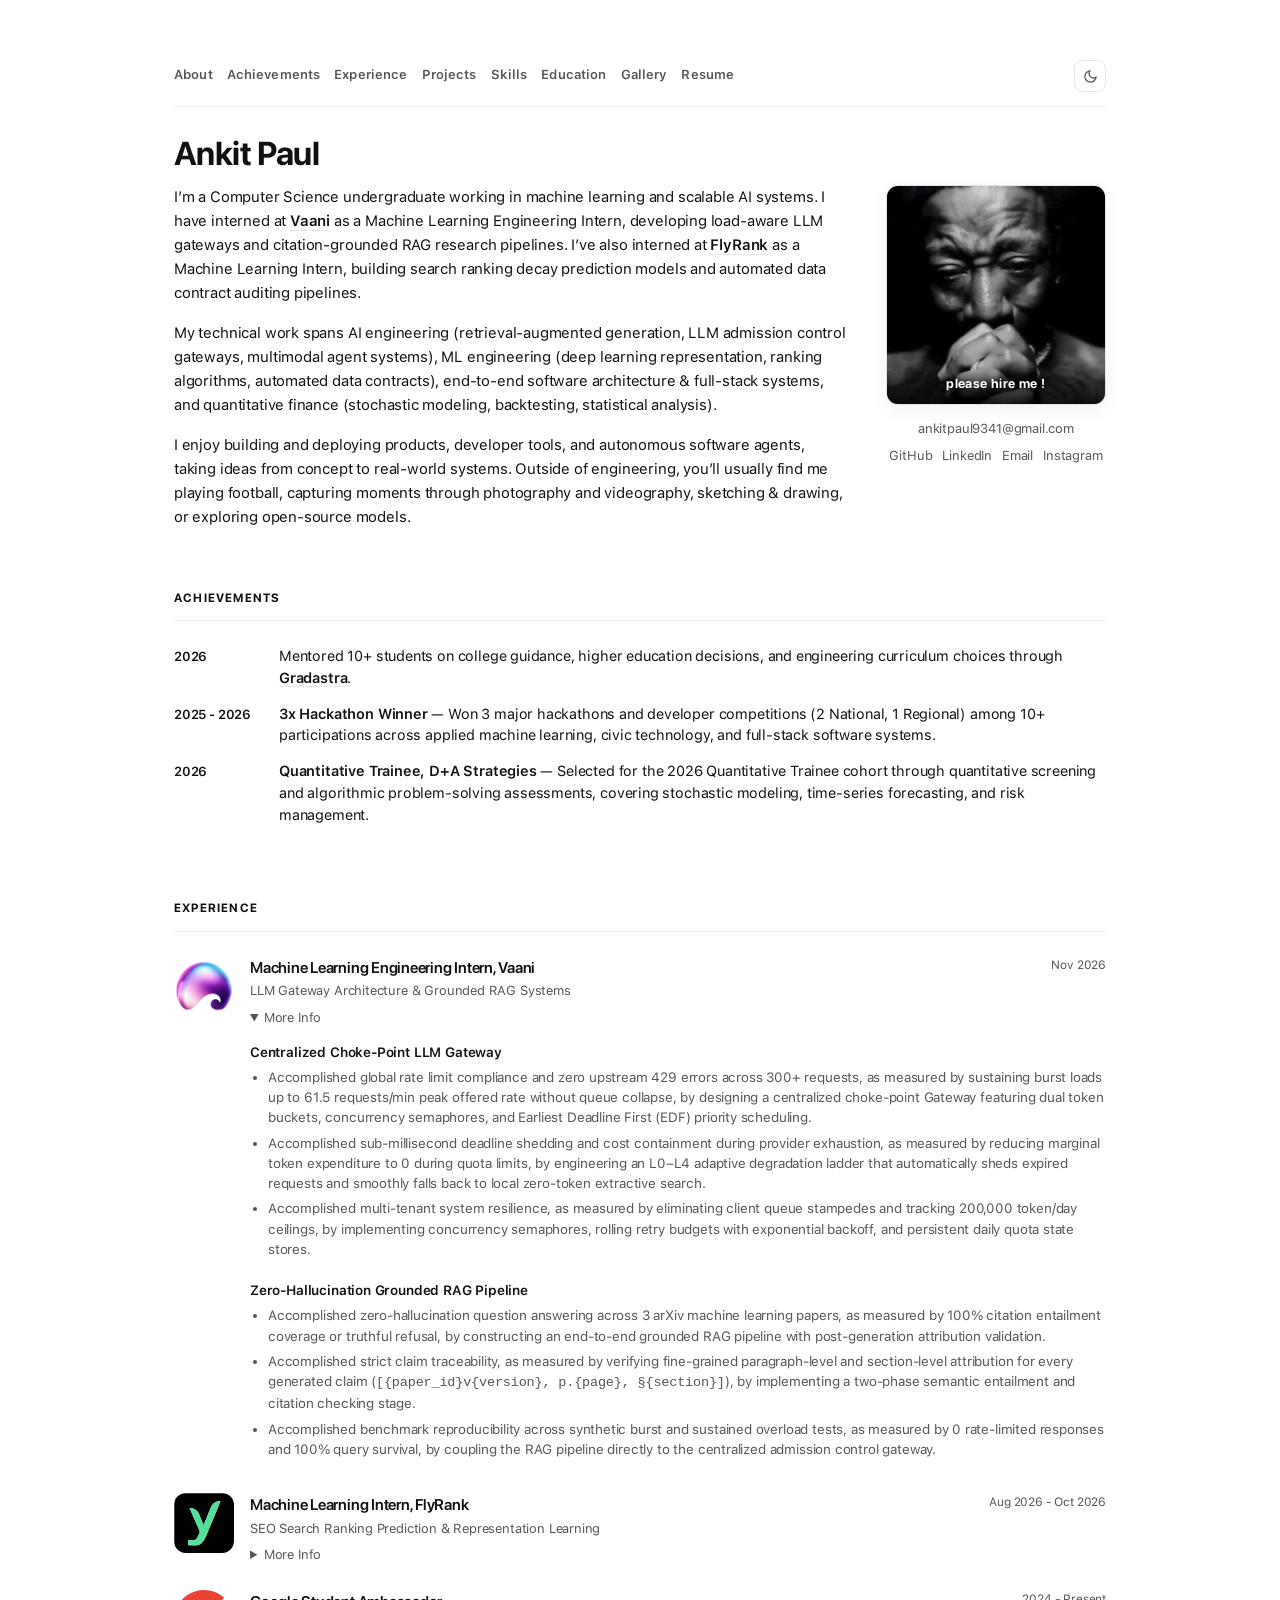
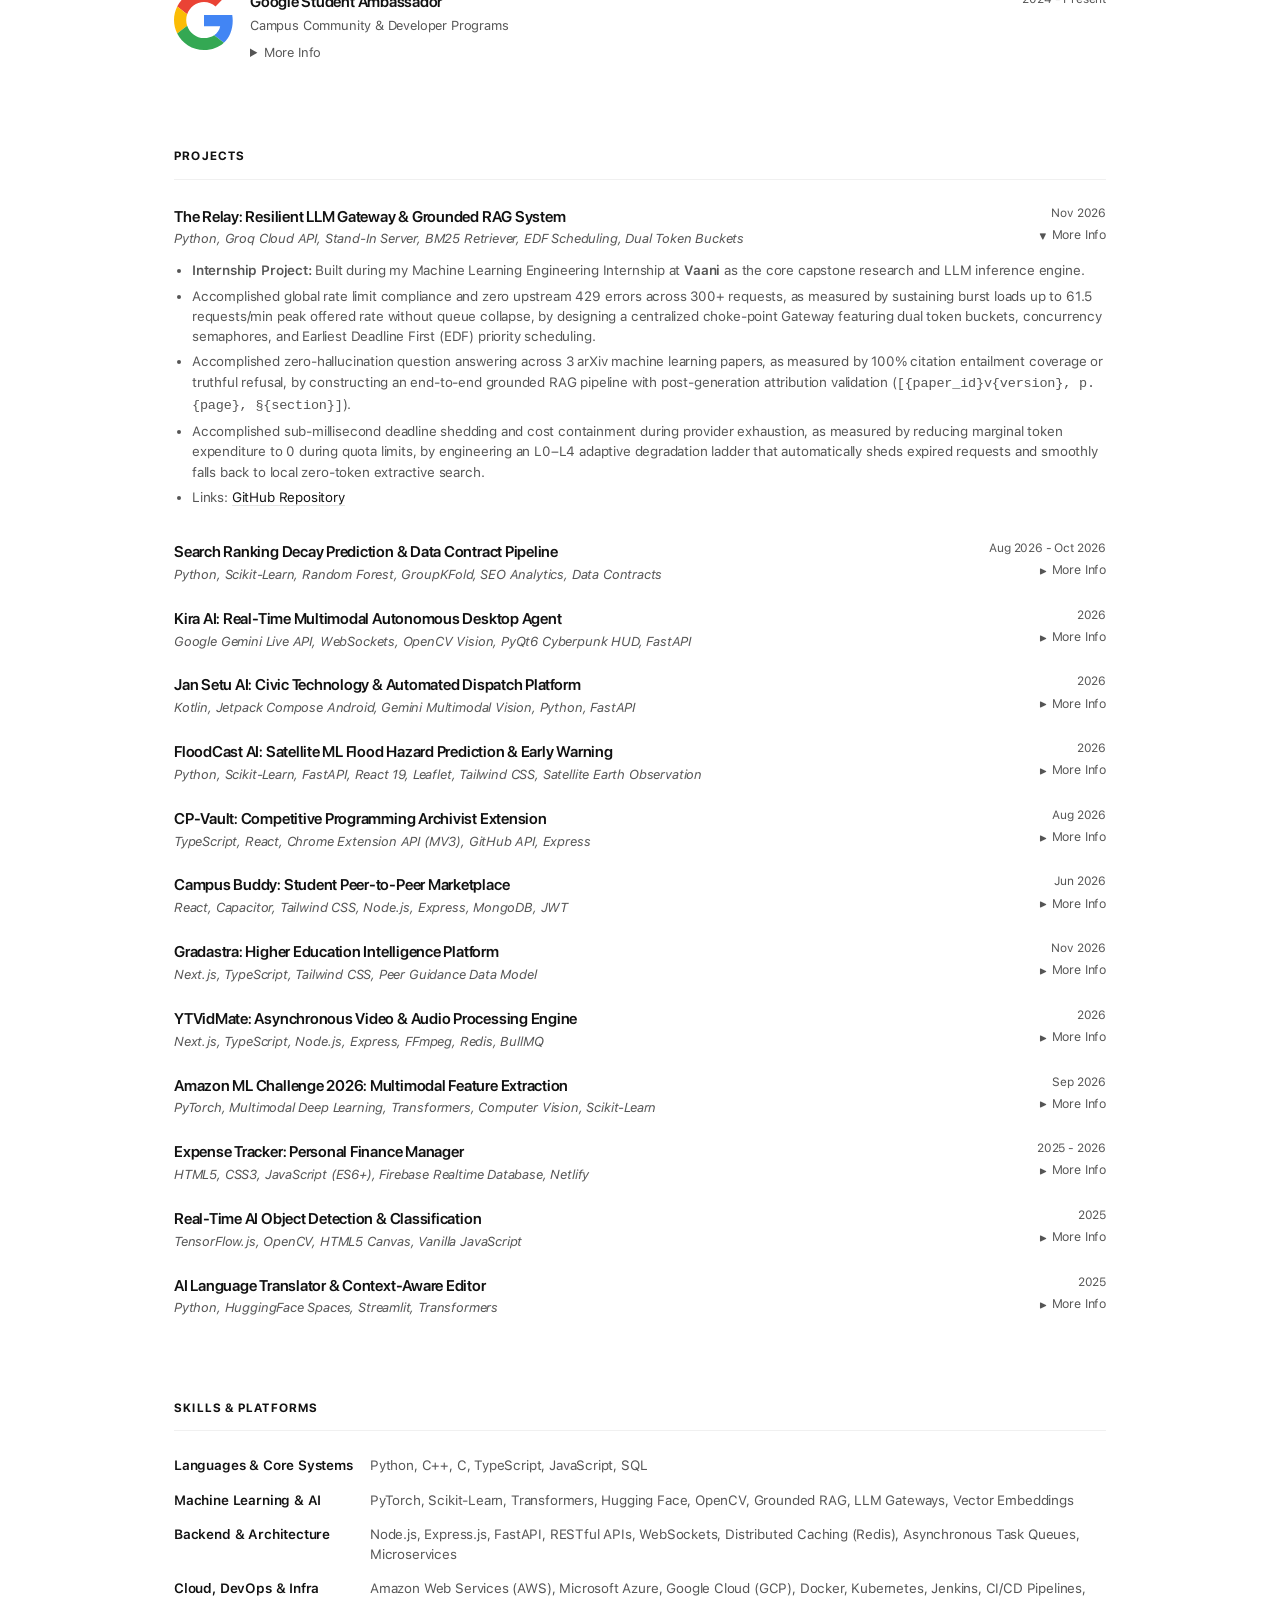
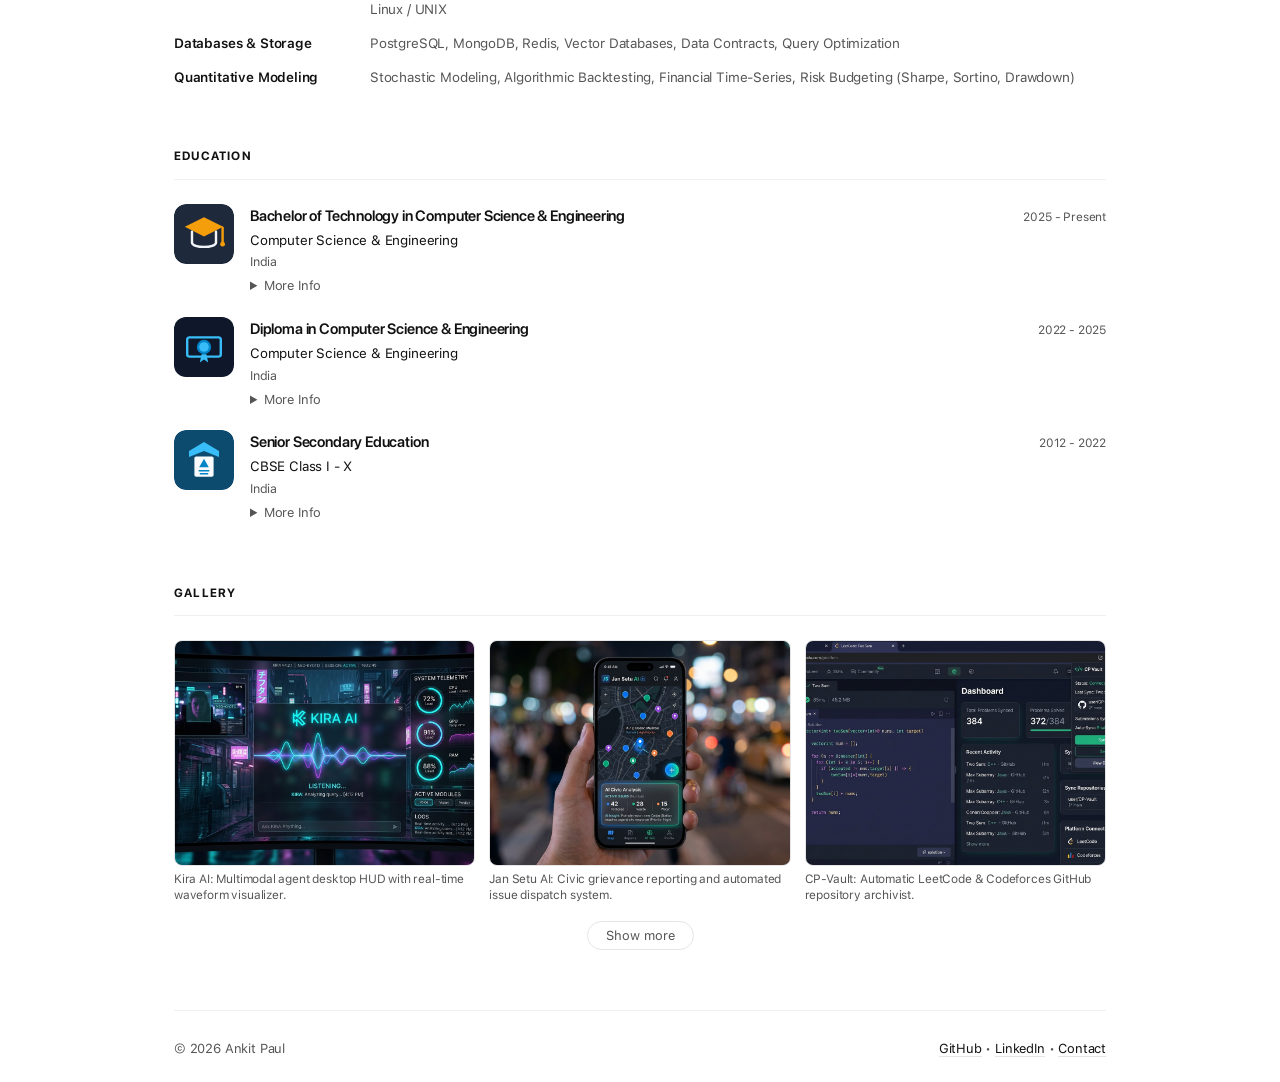
==== commit 37be9834: "feat: simplify image viewer to close button only, and set animated gif profile photo" ====
--- a/index.html
+++ b/index.html
@@ -18,7 +18,7 @@
   <meta property="og:url" content="https://ankitpaulportfoliov2.vercel.app/">
   <meta property="og:title" content="Ankit Paul | AI Engineer, ML Engineer &amp; Full-Stack Developer">
   <meta property="og:description" content="Official portfolio of Ankit Paul — AI &amp; ML Engineer, Full-Stack Developer, and GSA 2026 based in Chandigarh, India.">
-  <meta property="og:image" content="https://ankitpaulportfoliov2.vercel.app/assets/profile/ankit_profile.jpg">
+  <meta property="og:image" content="https://ankitpaulportfoliov2.vercel.app/assets/profile/ankit_profile.gif">
   <meta property="og:site_name" content="Ankit Paul Portfolio">
   <meta property="og:locale" content="en_US">
 
@@ -27,7 +27,7 @@
   <meta name="twitter:url" content="https://ankitpaulportfoliov2.vercel.app/">
   <meta name="twitter:title" content="Ankit Paul | AI Engineer, ML Engineer &amp; Full-Stack Developer">
   <meta name="twitter:description" content="Official portfolio of Ankit Paul — AI &amp; ML Engineer, Full-Stack Developer, and GSA 2026 based in Chandigarh, India.">
-  <meta name="twitter:image" content="https://ankitpaulportfoliov2.vercel.app/assets/profile/ankit_profile.jpg">
+  <meta name="twitter:image" content="https://ankitpaulportfoliov2.vercel.app/assets/profile/ankit_profile.gif">
   <meta name="twitter:creator" content="@ankitpaul6201">
 
   <link rel="icon" type="image/svg+xml" href="assets/favicon.svg">
@@ -42,7 +42,7 @@
   <link rel="prefetch" href="assets/resume_page_1.webp">
   <link rel="stylesheet" href="assets/css/style.css?v=1.4">
   <script src="assets/js/theme-init.js"></script>
-  <script defer src="assets/js/main.js?v=1.4"></script>
+  <script defer src="assets/js/main.js?v=1.5"></script>
 
   <!-- STRUCTURED DATA (JSON-LD) FOR AI ENGINES & SEARCH ENGINES -->
   <script type="application/ld+json">
@@ -55,7 +55,7 @@
         "name": "Ankit Paul",
         "alternateName": ["Ankit", "Ankit Paul Chandigarh"],
         "url": "https://ankitpaulportfoliov2.vercel.app/",
-        "image": "https://ankitpaulportfoliov2.vercel.app/assets/profile/ankit_profile.jpg",
+        "image": "https://ankitpaulportfoliov2.vercel.app/assets/profile/ankit_profile.gif",
         "jobTitle": "AI Engineer & Full-Stack Developer",
         "description": "Ankit Paul is an AI Engineer, ML Engineer, and Full-Stack Developer based in Chandigarh, India specializing in RAG architectures, LLM gateways, and scalable web systems.",
         "address": {
@@ -161,7 +161,7 @@
 
       <div class="profile-photo-container">
         <div class="profile-photo-wrapper">
-          <img src="assets/profile/ankit_profile.jpg?v=2.0" alt="Ankit Paul" class="profile-photo" loading="eager" fetchpriority="high">
+          <img src="assets/profile/ankit_profile.gif?v=1.0" alt="Ankit Paul" class="profile-photo" loading="eager" fetchpriority="high">
           <div class="profile-photo-caption">please hire me !</div>
         </div>
         <div class="contact-info-under-photo">
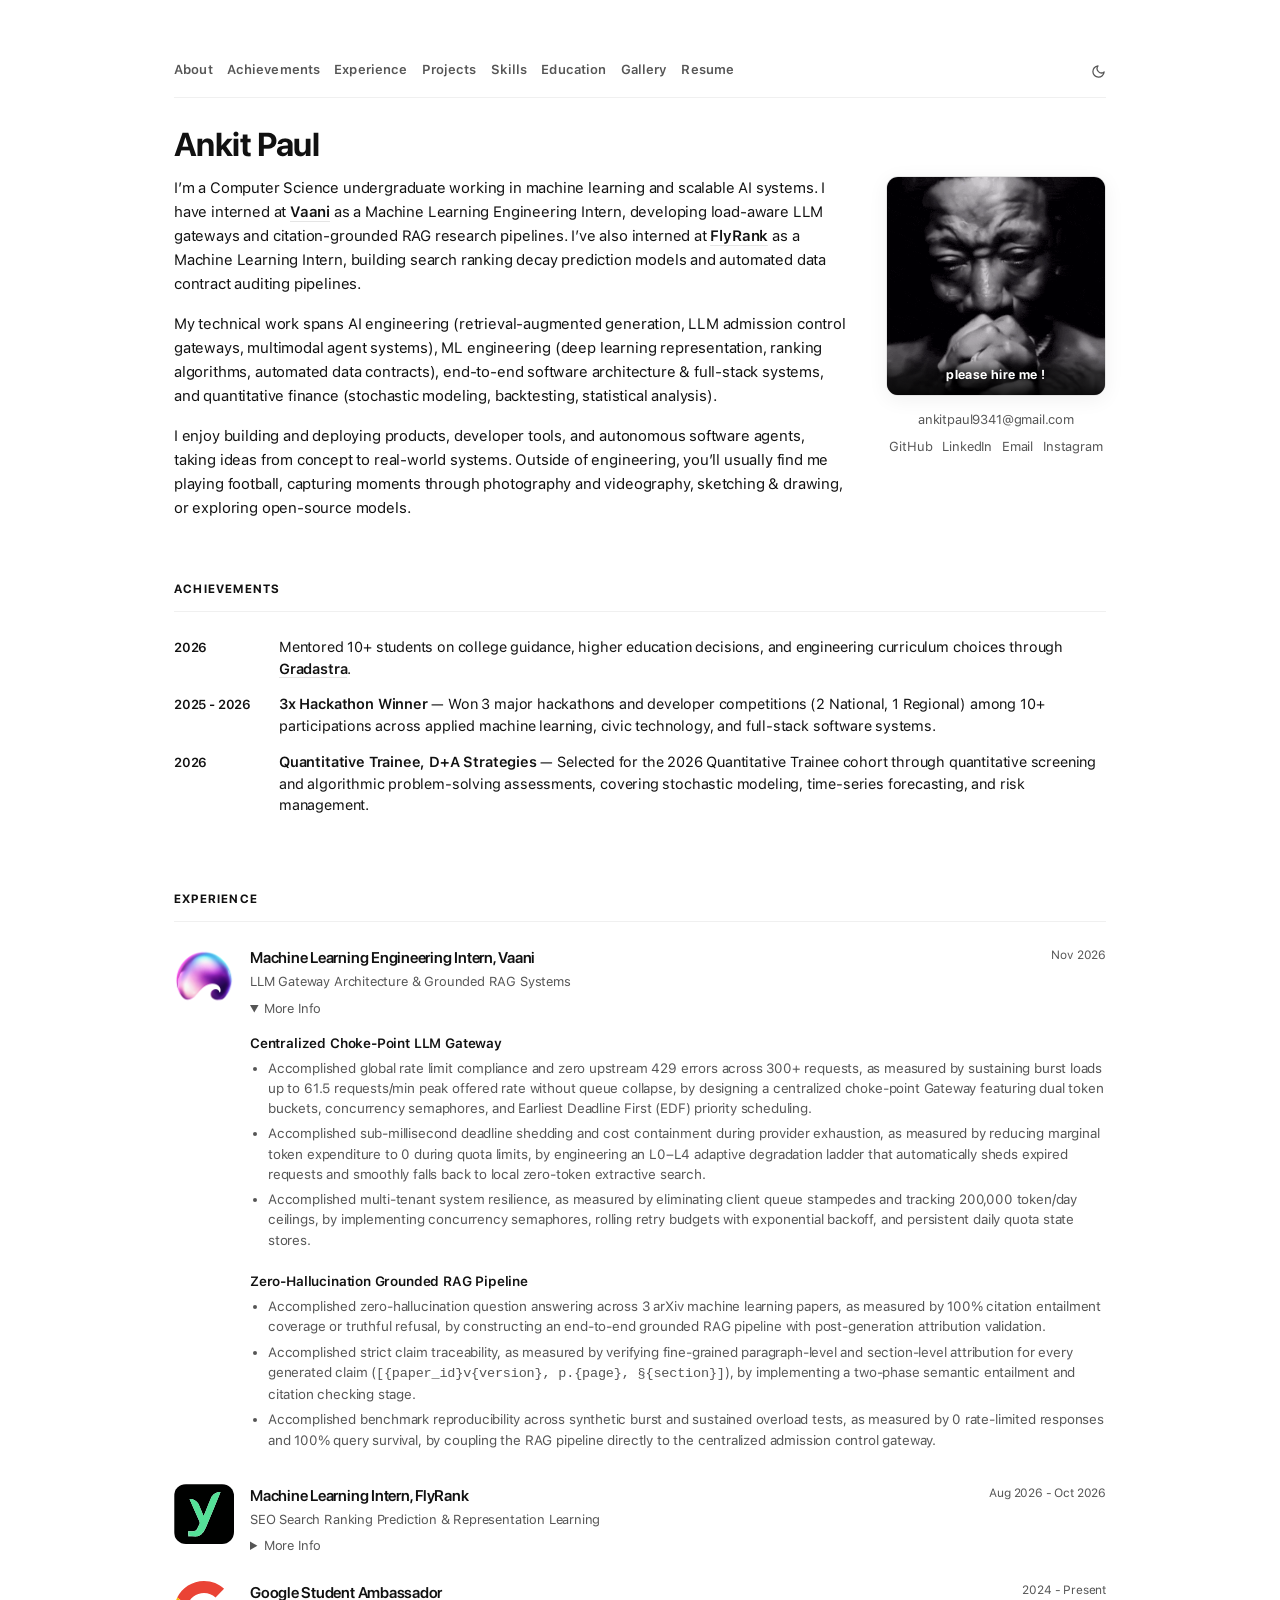
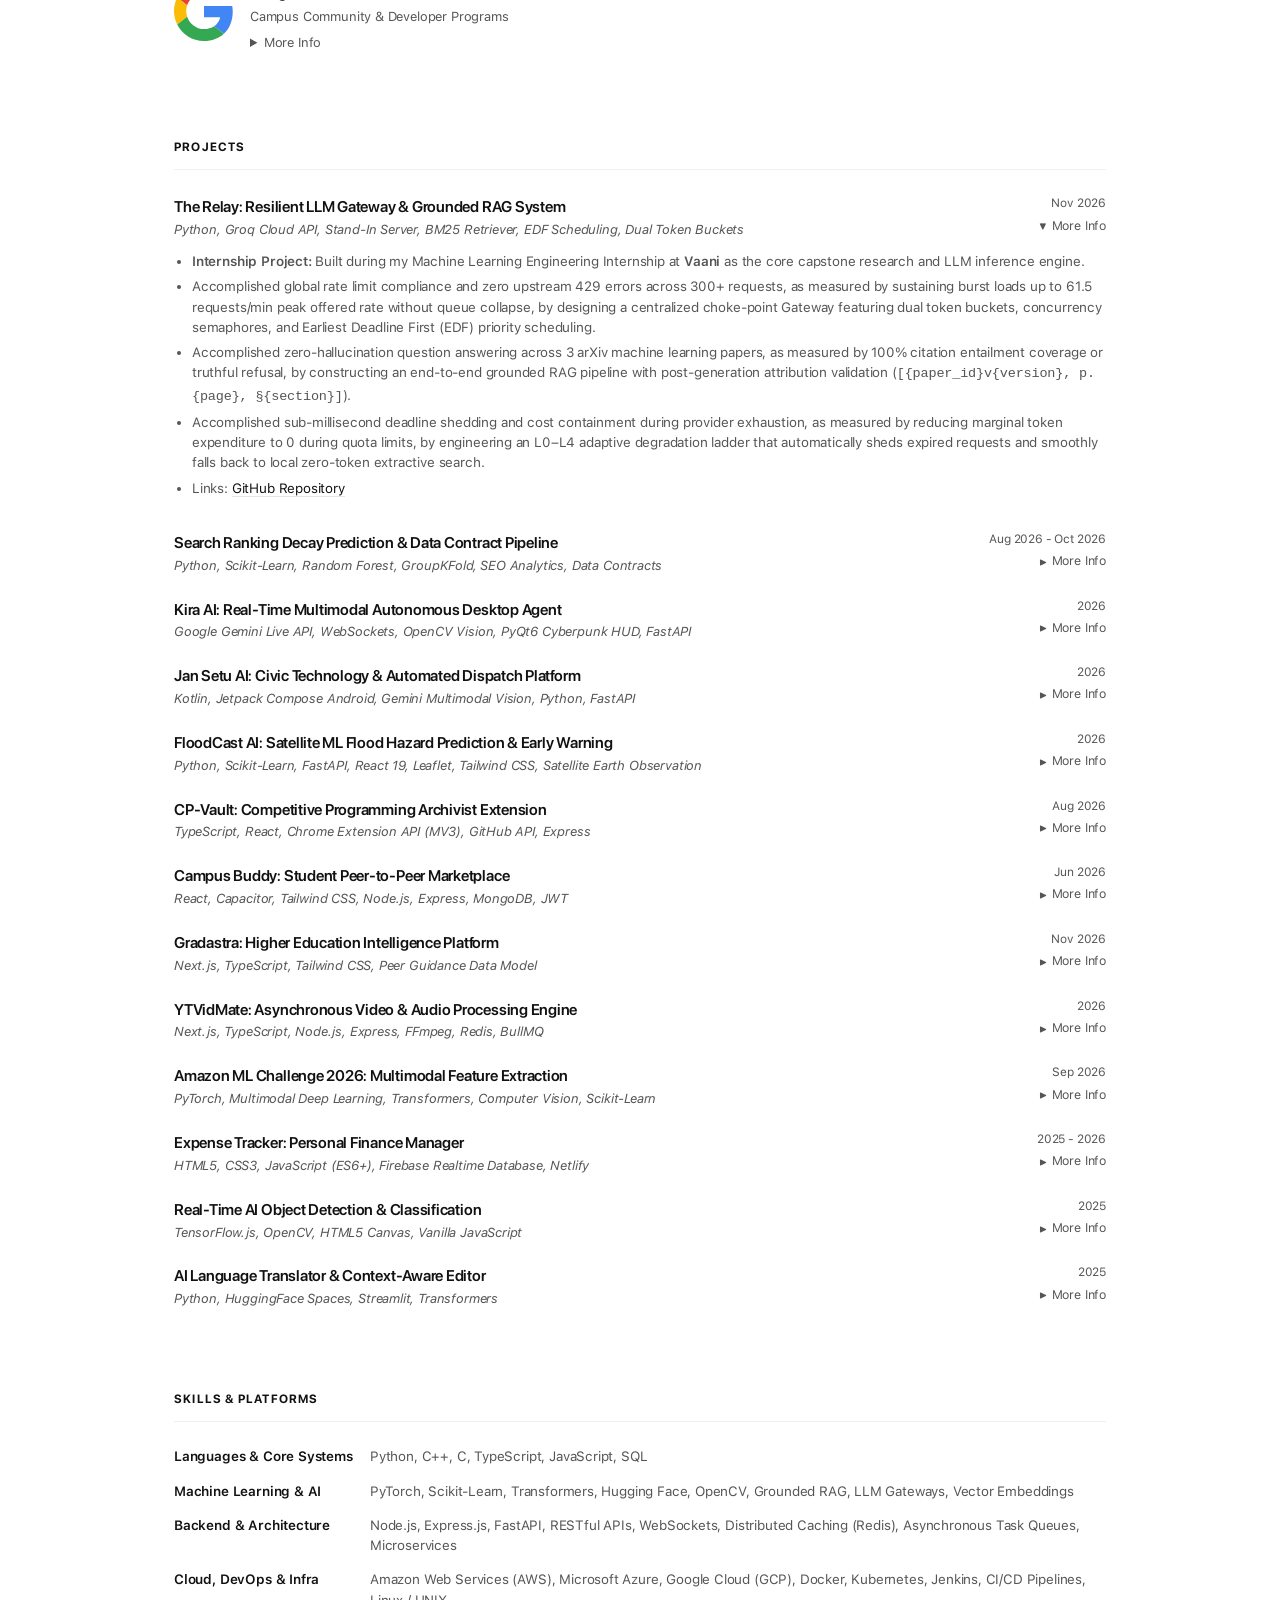
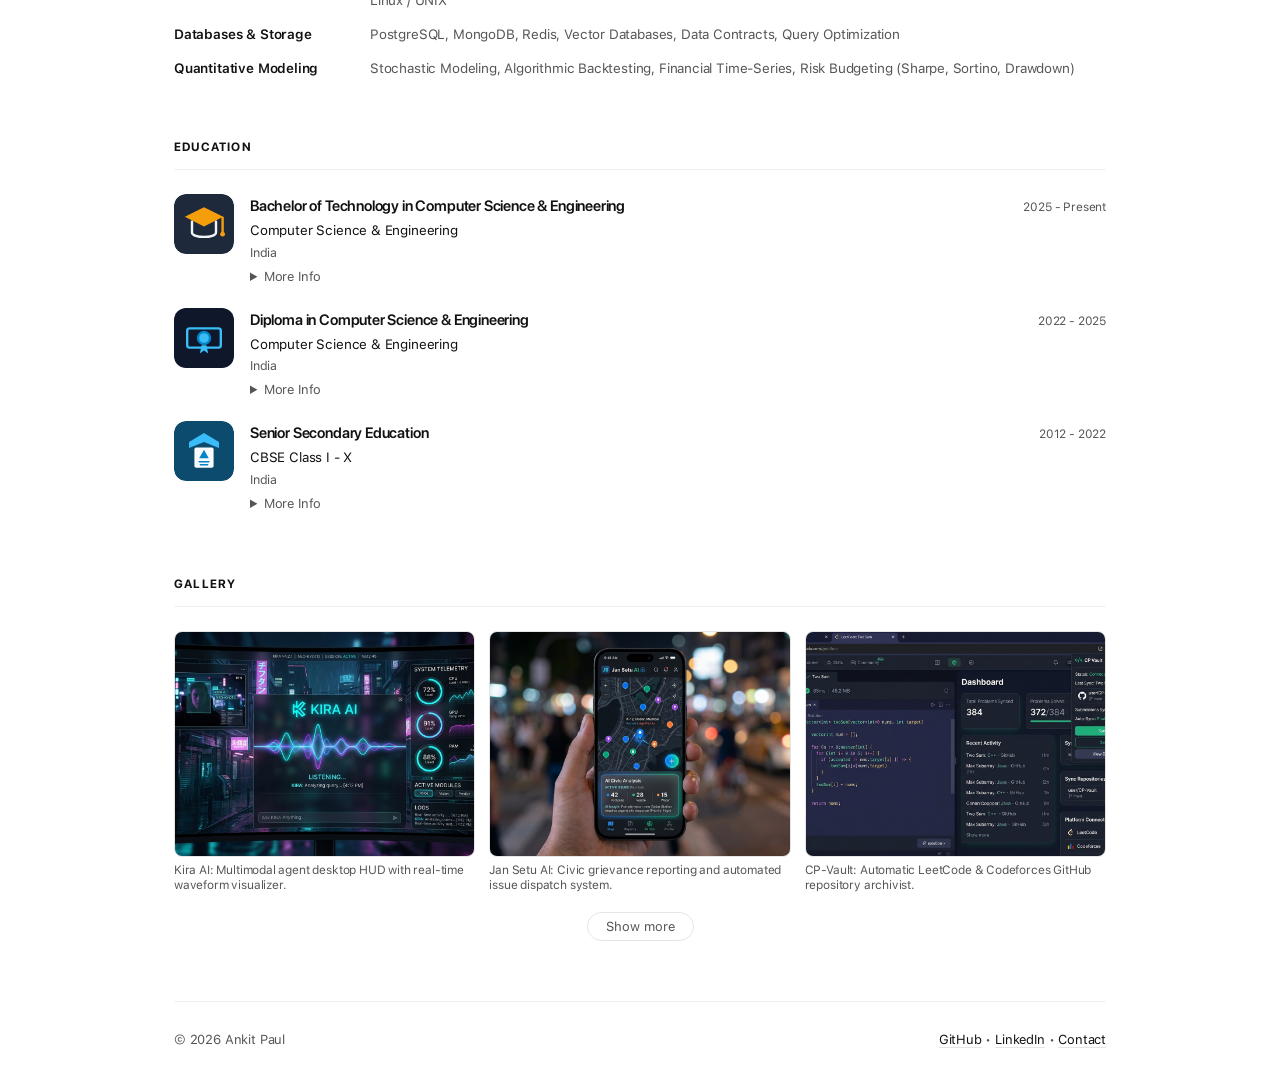
==== commit 67af0255: "style: remove borders and padding around lightbox close button and theme toggle button" ====
--- a/index.html
+++ b/index.html
@@ -40,9 +40,9 @@
   <link rel="preload" href="assets/fonts/SF-Pro-Display-Bold.otf" as="font" type="font/otf" crossorigin>
   <link rel="prefetch" href="resume.html">
   <link rel="prefetch" href="assets/resume_page_1.webp">
-  <link rel="stylesheet" href="assets/css/style.css?v=1.4">
+  <link rel="stylesheet" href="assets/css/style.css?v=1.5">
   <script src="assets/js/theme-init.js"></script>
-  <script defer src="assets/js/main.js?v=1.5"></script>
+  <script defer src="assets/js/main.js?v=1.6"></script>
 
   <!-- STRUCTURED DATA (JSON-LD) FOR AI ENGINES & SEARCH ENGINES -->
   <script type="application/ld+json">
--- a/assets/css/style.css
+++ b/assets/css/style.css
@@ -212,25 +212,23 @@
 
 .theme-toggle-btn {
   background: transparent;
-  border: 1px solid var(--color-border-card);
+  border: none;
   color: var(--color-subtext);
   cursor: pointer;
-  width: 32px;
-  height: 32px;
   padding: 0;
-  border-radius: 8px;
   display: inline-flex;
   align-items: center;
   justify-content: center;
-  transition: color 0.2s ease, border-color 0.2s ease, background-color 0.2s ease;
+  transition: color 0.2s ease, opacity 0.2s ease, transform 0.2s ease;
   position: relative;
-  overflow: hidden;
+  line-height: 1;
 }
 
 .theme-toggle-btn:hover {
   color: var(--color-text);
-  border-color: var(--color-subtext);
-  background: var(--color-card-bg);
+  background: transparent;
+  border: none;
+  transform: scale(1.08);
 }
 
 .theme-toggle-btn svg {
@@ -1213,43 +1211,36 @@
   right: 22px;
   display: flex;
   align-items: center;
-  gap: 8px;
   z-index: 100000;
 }
 
-.image-lightbox-btn {
-  background: rgba(255, 255, 255, 0.12);
+.image-lightbox-btn,
+.image-lightbox-close {
+  background: transparent;
   color: #ffffff;
-  border: 1px solid rgba(255, 255, 255, 0.2);
-  border-radius: 8px;
-  width: 38px;
-  height: 38px;
+  border: none;
+  padding: 0;
   display: flex;
   align-items: center;
   justify-content: center;
   cursor: pointer;
-  padding: 0;
-  font-size: 24px;
+  font-size: 32px;
   line-height: 1;
-  opacity: 0.9;
-  transition: background-color 0.15s ease, opacity 0.15s ease, transform 0.15s ease;
-  backdrop-filter: blur(6px);
-  -webkit-backdrop-filter: blur(6px);
-}
-
-.image-lightbox-btn:hover {
-  background: rgba(255, 255, 255, 0.25);
+  opacity: 0.8;
+  transition: opacity 0.15s ease, transform 0.15s ease;
+}
+
+.image-lightbox-btn:hover,
+.image-lightbox-close:hover {
+  background: transparent;
+  border: none;
   opacity: 1;
-  transform: translateY(-1px);
-}
-
-.image-lightbox-btn:active {
-  transform: translateY(0);
-}
-
-.image-lightbox-btn svg {
-  display: block;
-  stroke: currentColor;
+  transform: scale(1.12);
+}
+
+.image-lightbox-btn:active,
+.image-lightbox-close:active {
+  transform: scale(1);
 }
 
 .image-lightbox-inner {
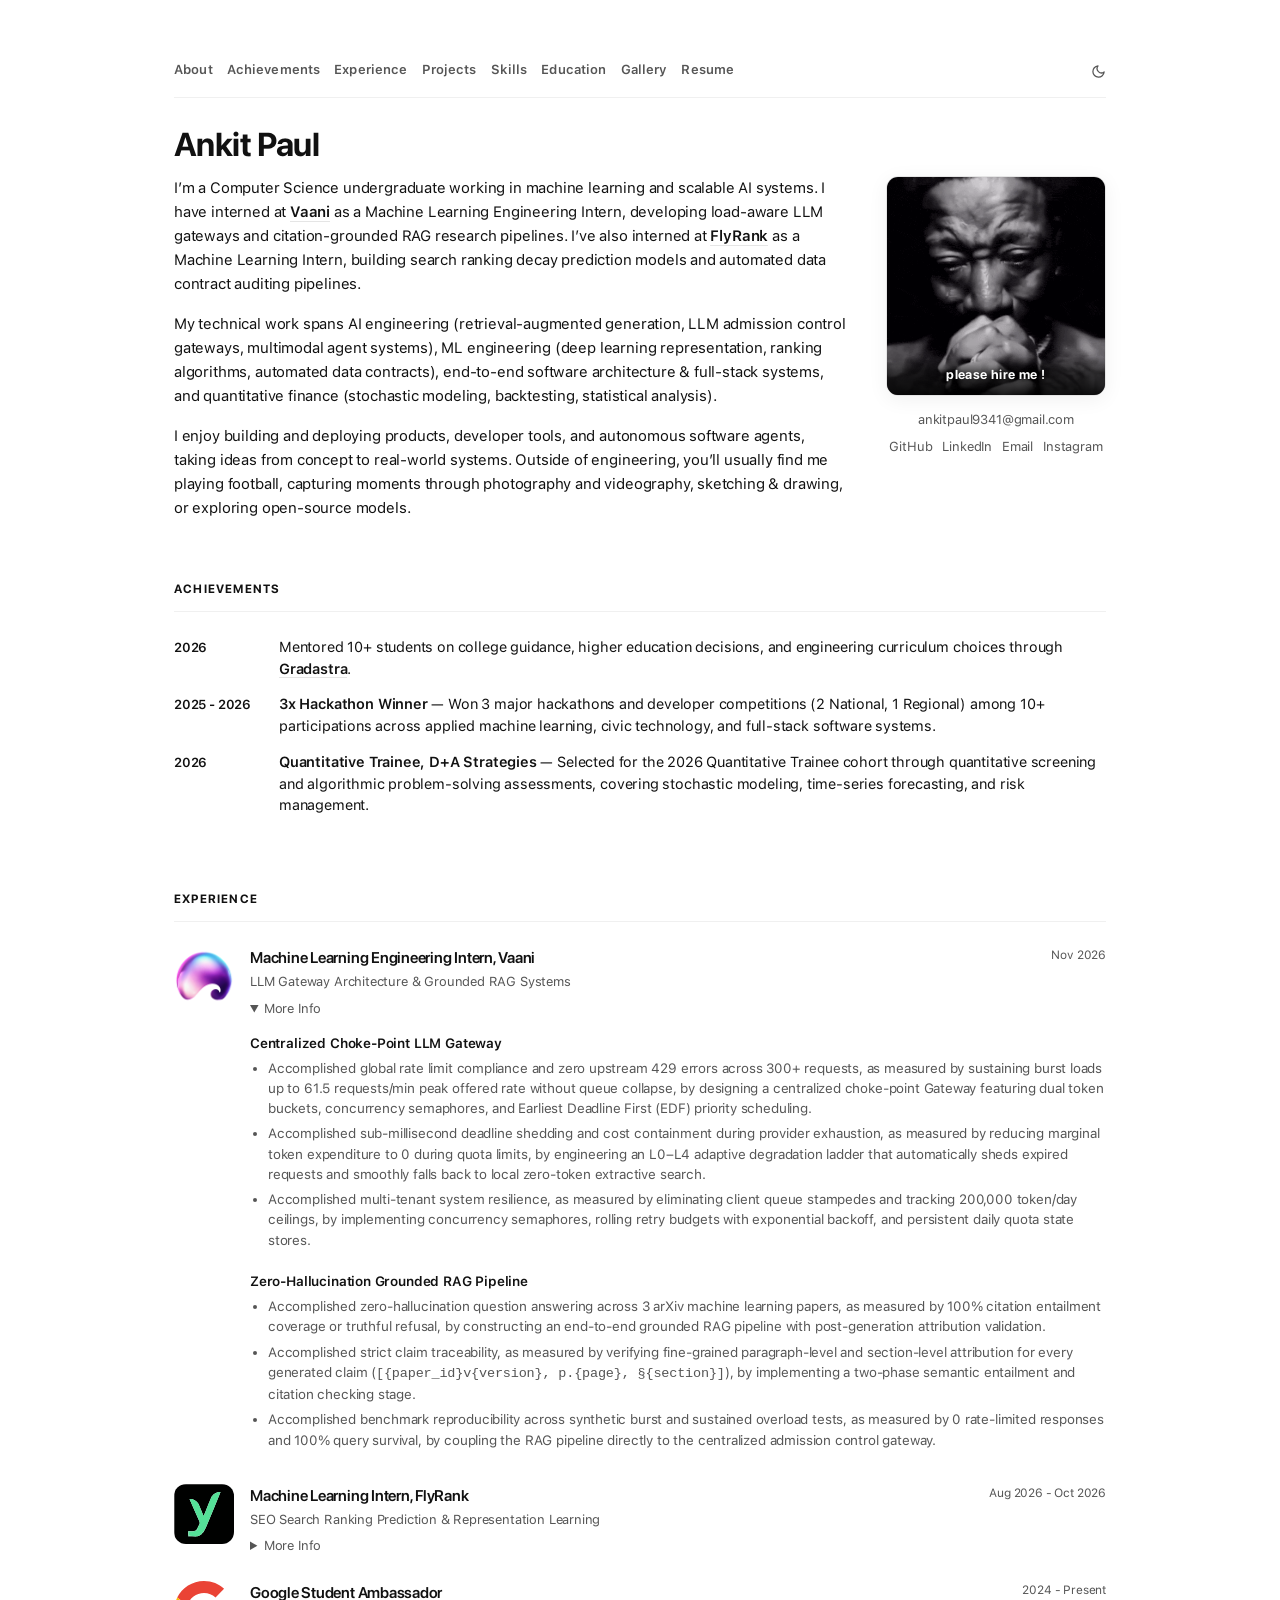
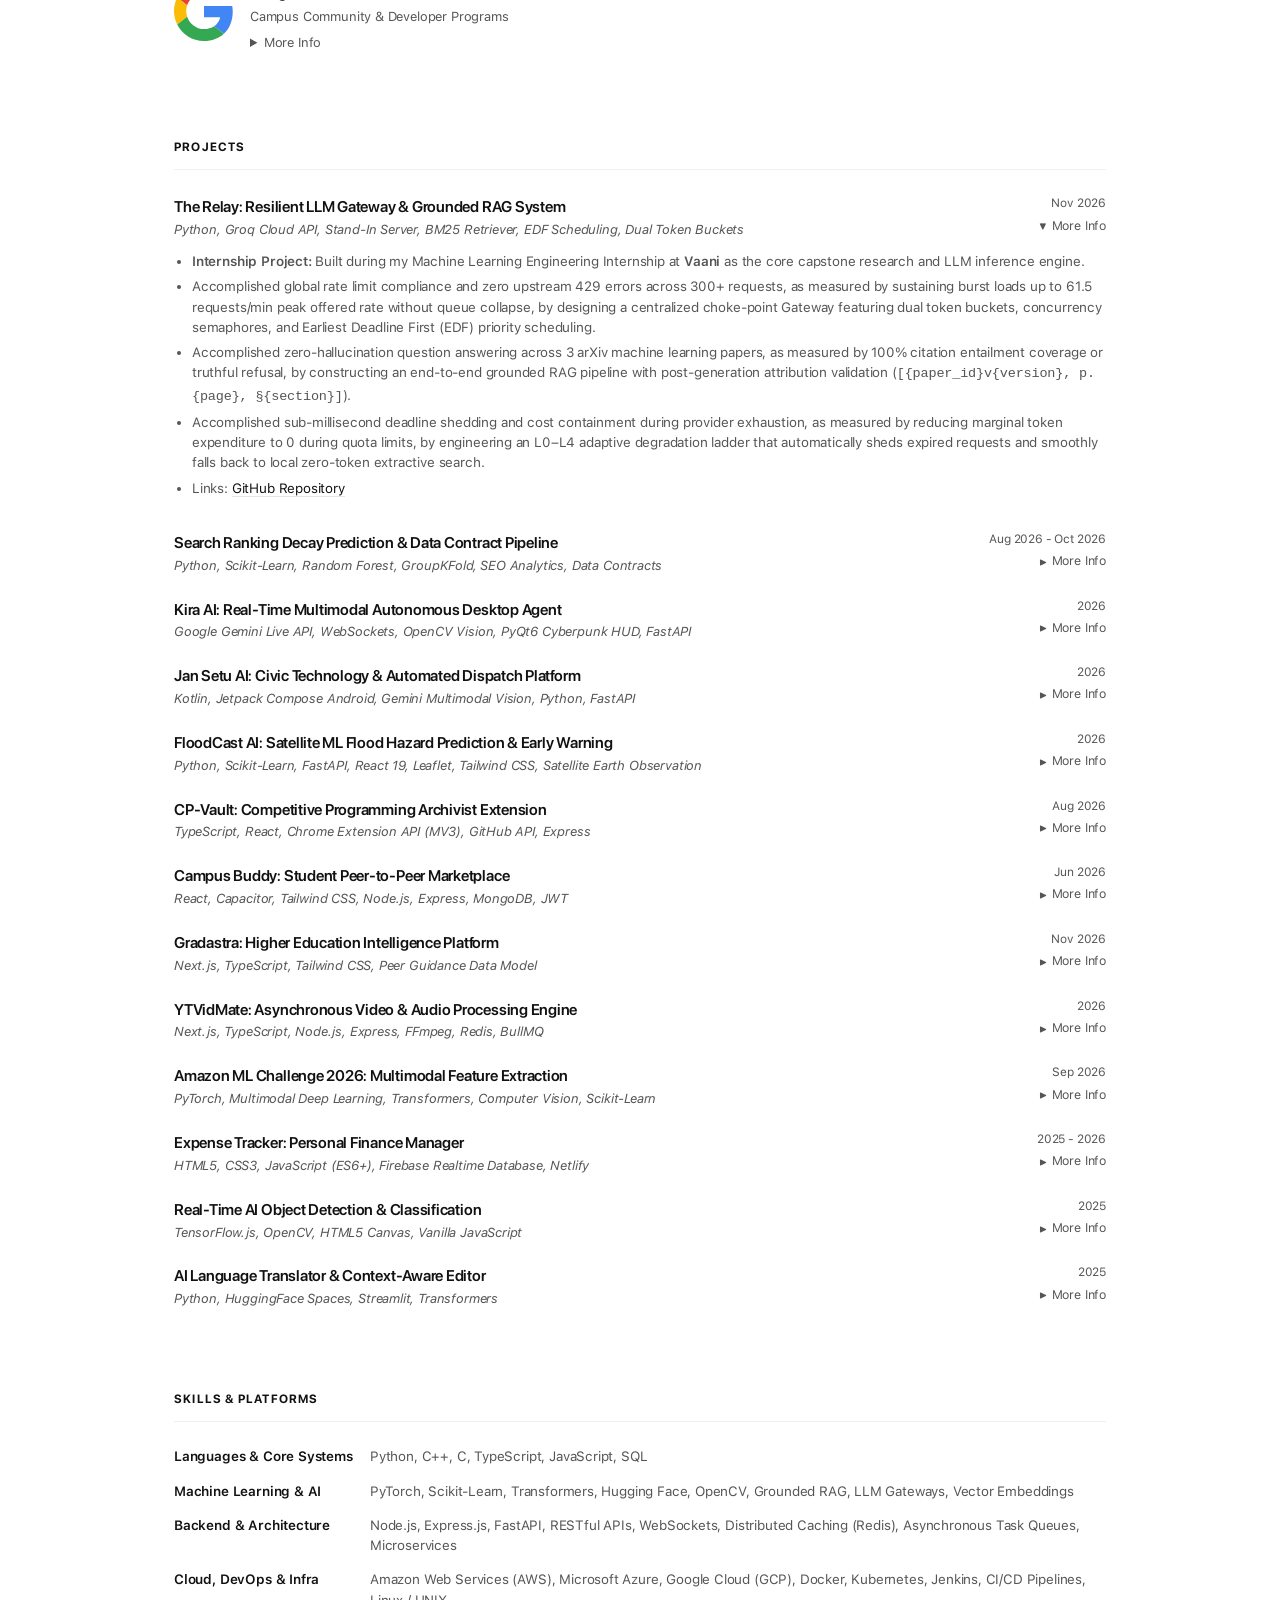
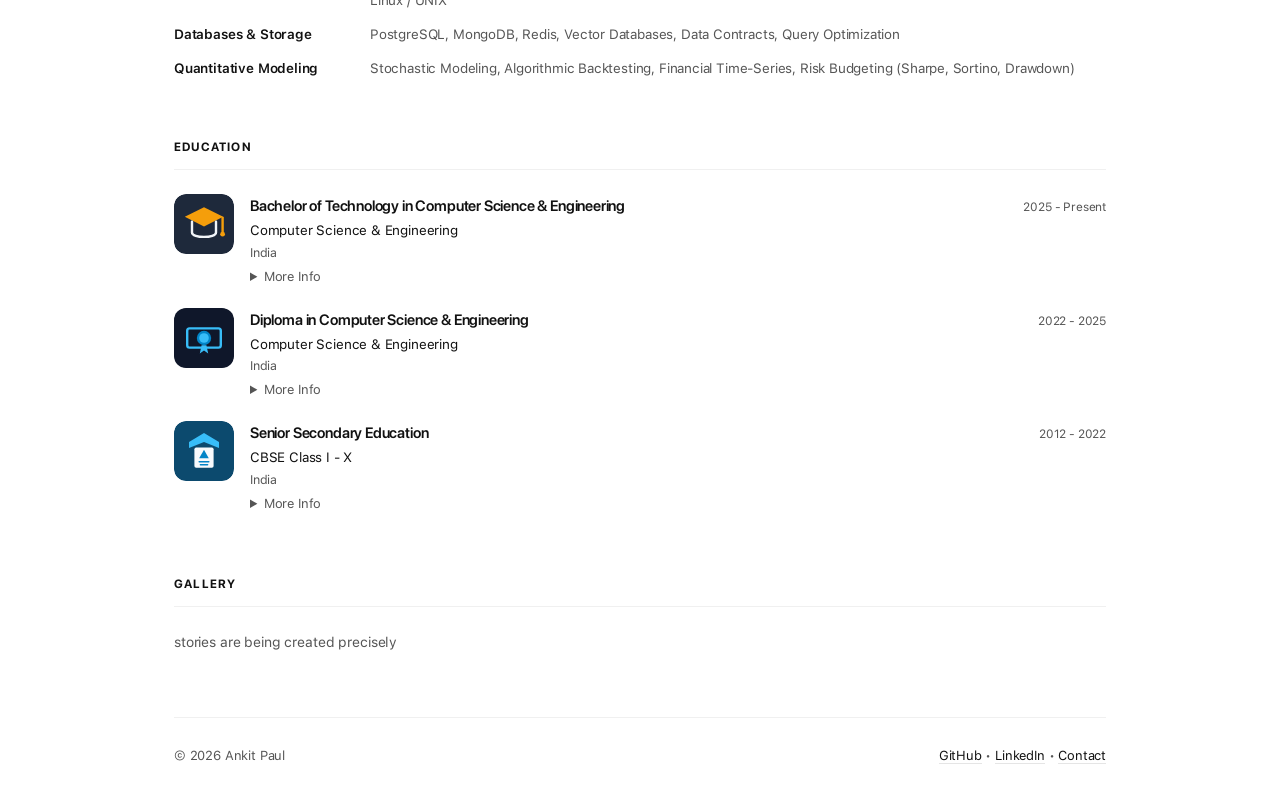
==== commit 146ef5fa: "feat(gallery): replace images with placeholder text 'stories are being created precisely'" ====
--- a/index.html
+++ b/index.html
@@ -40,7 +40,7 @@
   <link rel="preload" href="assets/fonts/SF-Pro-Display-Bold.otf" as="font" type="font/otf" crossorigin>
   <link rel="prefetch" href="resume.html">
   <link rel="prefetch" href="assets/resume_page_1.webp">
-  <link rel="stylesheet" href="assets/css/style.css?v=1.5">
+  <link rel="stylesheet" href="assets/css/style.css?v=1.6">
   <script src="assets/js/theme-init.js"></script>
   <script defer src="assets/js/main.js?v=1.6"></script>
 
@@ -821,34 +821,8 @@
     <!-- GALLERY SECTION -->
     <section id="gallery">
       <h2 class="section-title">Gallery</h2>
-      <div class="gallery-grid">
-        <figure class="gallery-item">
-          <img src="assets/gallery/kira_hud.png" alt="Kira AI Desktop HUD Interface" loading="lazy">
-          <figcaption>Kira AI: Multimodal agent desktop HUD with real-time waveform visualizer.</figcaption>
-        </figure>
-        <figure class="gallery-item">
-          <img src="assets/gallery/jan_setu.png" alt="Jan Setu AI Platform" loading="lazy">
-          <figcaption>Jan Setu AI: Civic grievance reporting and automated issue dispatch system.</figcaption>
-        </figure>
-        <figure class="gallery-item">
-          <img src="assets/gallery/cp_vault.png" alt="CP-Vault Chrome Extension" loading="lazy">
-          <figcaption>CP-Vault: Automatic LeetCode & Codeforces GitHub repository archivist.</figcaption>
-        </figure>
-      </div>
-
-      <div id="gallery-more-grid" class="gallery-grid gallery-grid-expanded gallery-hidden">
-        <figure class="gallery-item">
-          <img src="assets/gallery/campus_buddy.png" alt="Campus Buddy App UI" loading="lazy">
-          <figcaption>Campus Buddy: Mobile peer-to-peer student marketplace UI.</figcaption>
-        </figure>
-        <figure class="gallery-item">
-          <img src="assets/gallery/expense_tracker.png" alt="Expense Tracker Analytics" loading="lazy">
-          <figcaption>College Expense Tracker: Semester budgeting and real-time expense charts.</figcaption>
-        </figure>
-      </div>
-
-      <div class="gallery-show-more-wrap">
-        <button type="button" class="gallery-show-more-btn" data-target="gallery-more-grid" aria-expanded="false" data-label-show="Show more" data-label-hide="Show less">Show more</button>
+      <div class="gallery-empty-state">
+        <p class="gallery-empty-text">stories are being created precisely</p>
       </div>
     </section>
 
--- a/assets/css/style.css
+++ b/assets/css/style.css
@@ -1114,6 +1114,19 @@
   margin-bottom: 24px;
 }
 
+.gallery-empty-state {
+  margin: 6px 0 40px;
+}
+
+.gallery-empty-text {
+  font-family: var(--font-main);
+  font-size: 14px;
+  color: var(--color-subtext);
+  margin: 0;
+  line-height: 1.6;
+  letter-spacing: -0.01em;
+}
+
 .gallery-grid {
   display: grid;
   grid-template-columns: repeat(auto-fit, minmax(220px, 1fr));
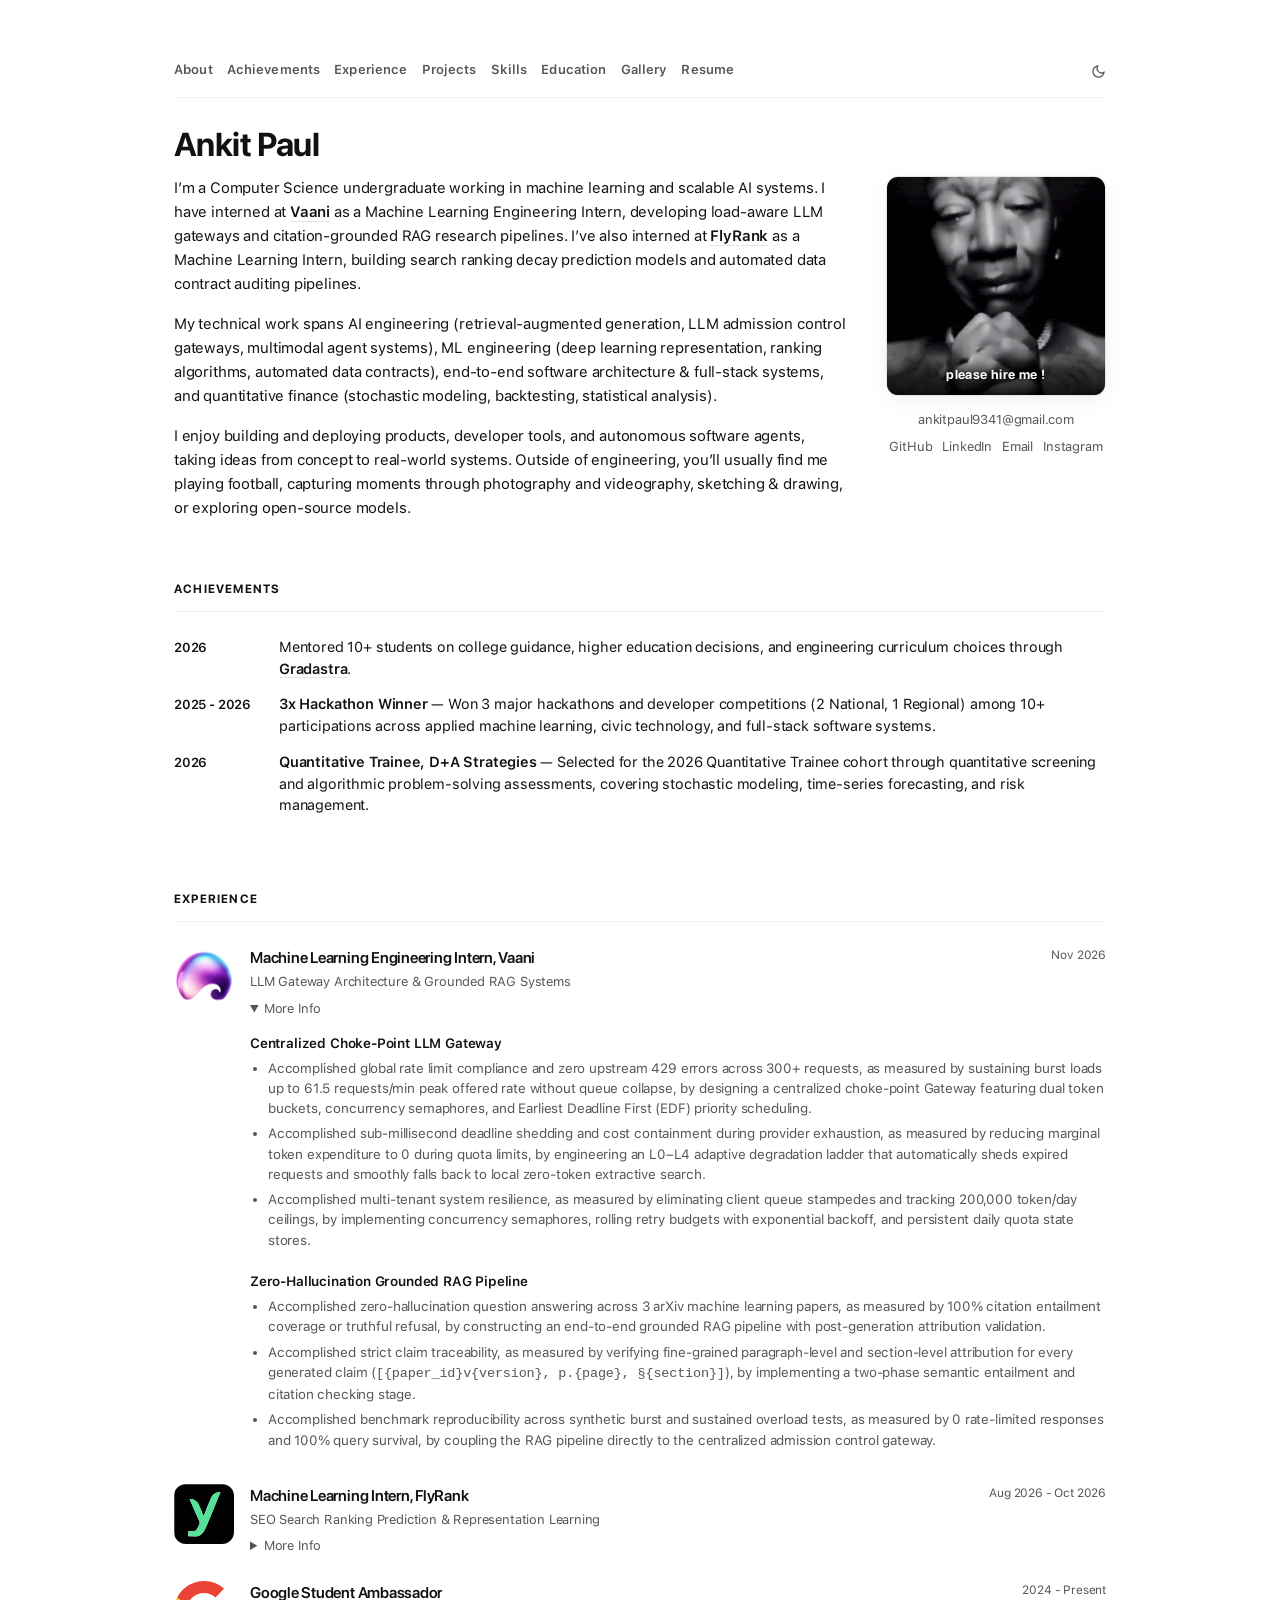
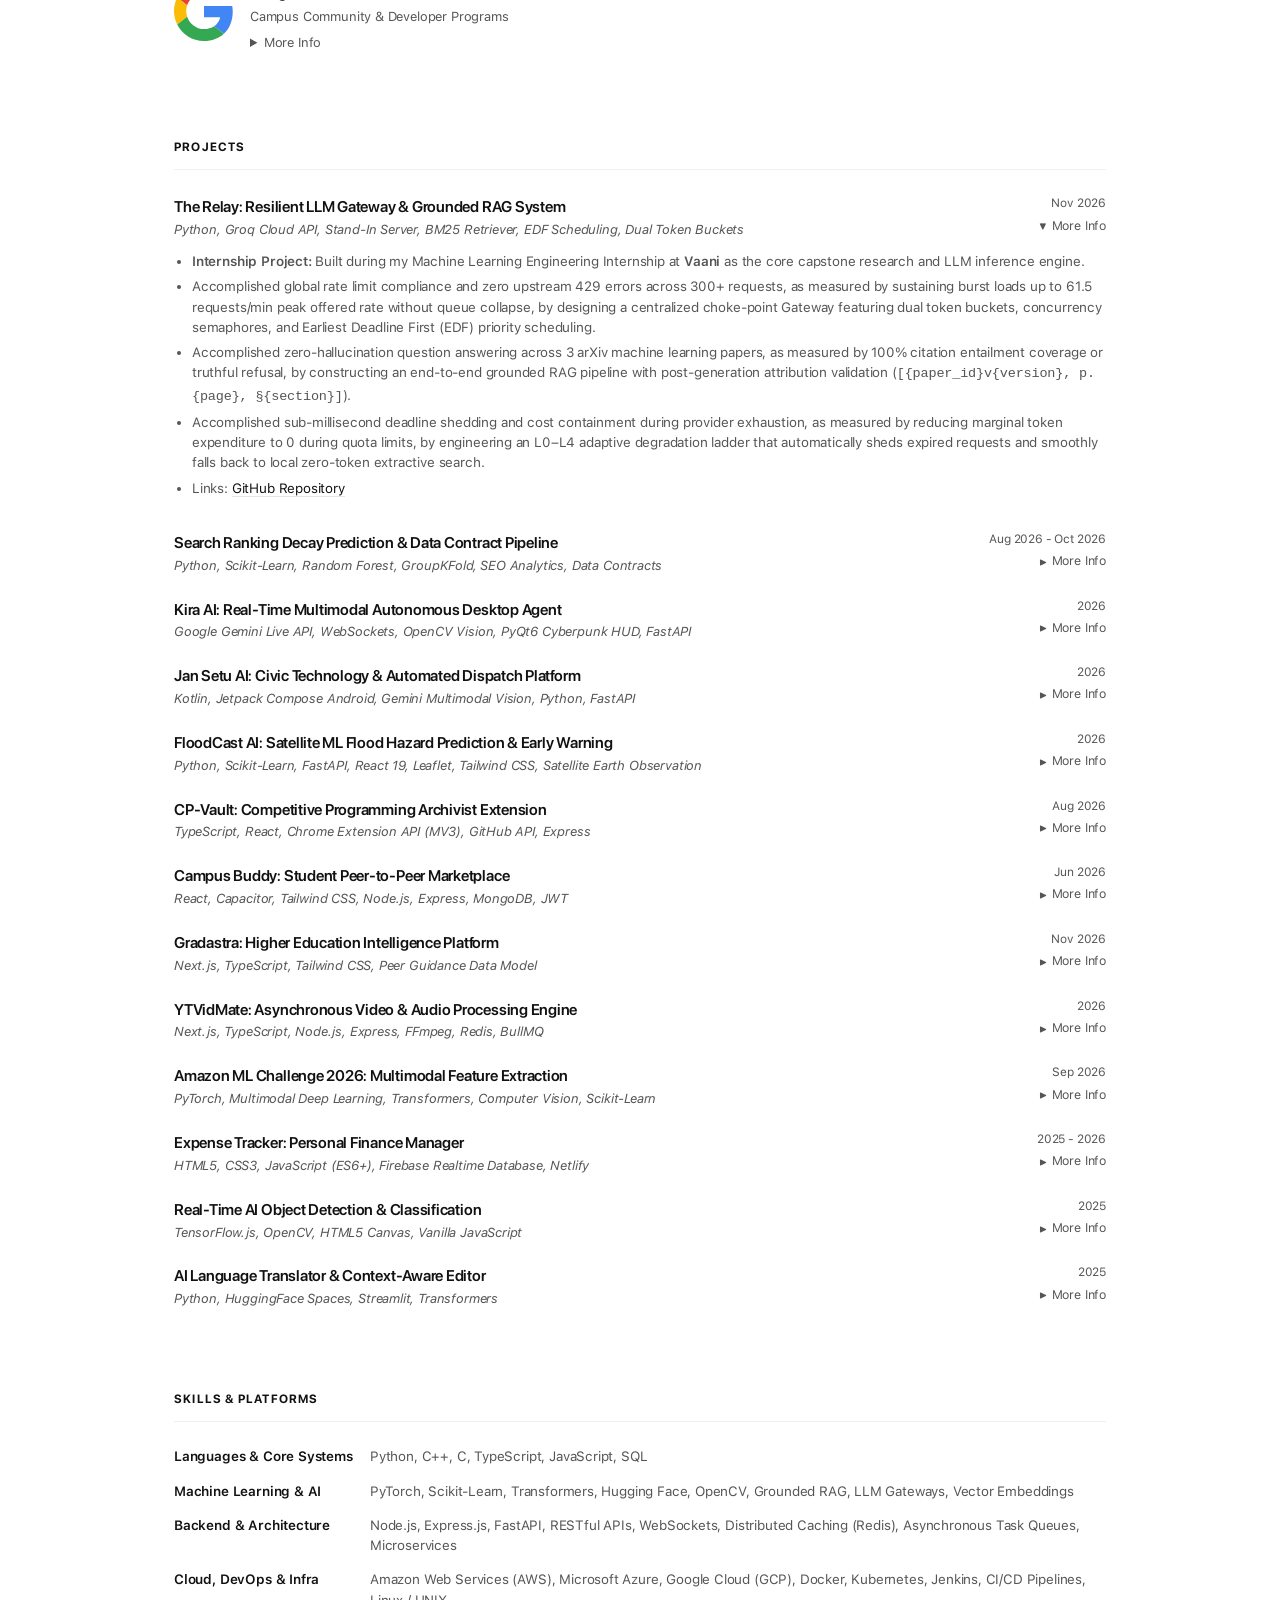
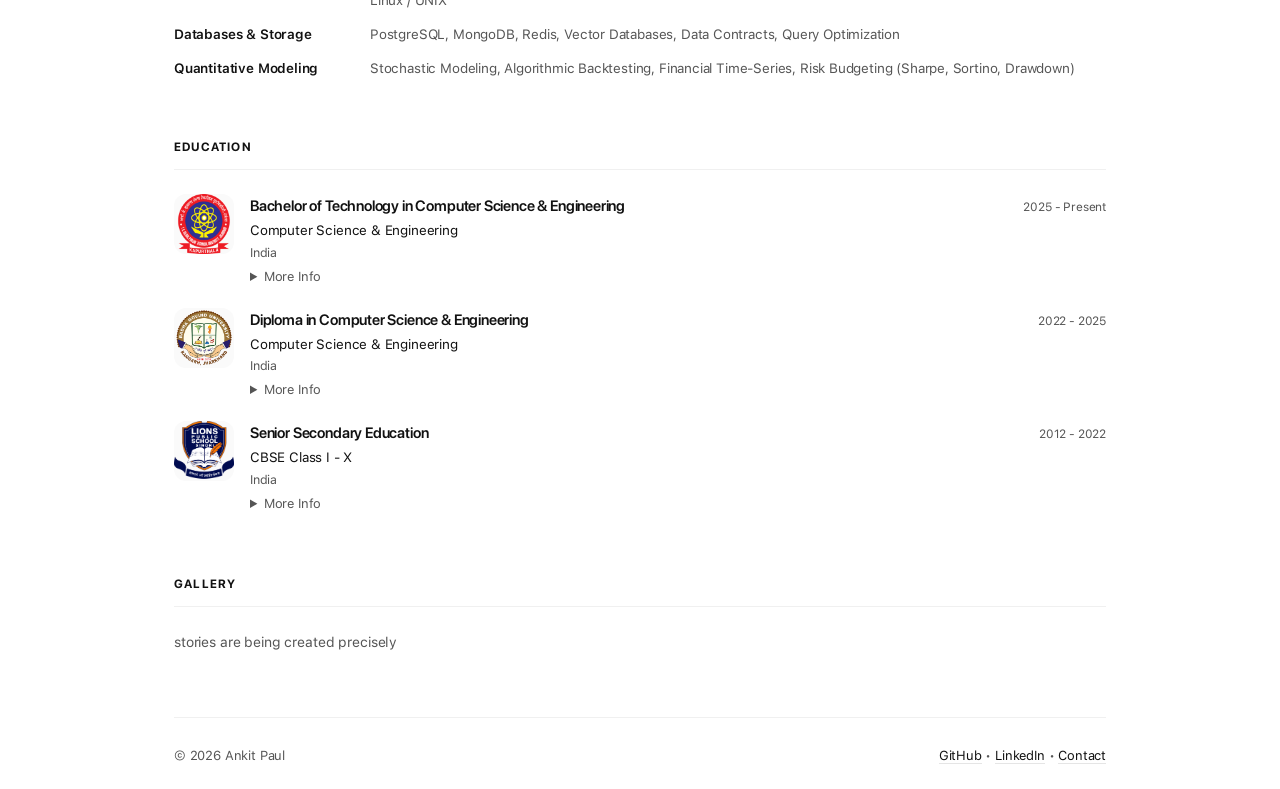
==== commit 6b22d9cb: "updated" ====
--- a/index.html
+++ b/index.html
@@ -740,7 +740,7 @@
         <!-- University -->
         <div class="education-item">
           <div class="education-logo">
-            <img src="assets/education/university_logo.svg" alt="University Logo">
+            <img src="assets/education/university_logo.png" alt="University Logo">
           </div>
           <div class="education-details">
             <div class="education-topline">
@@ -767,7 +767,7 @@
         <!-- Diploma in CSE -->
         <div class="education-item">
           <div class="education-logo">
-            <img src="assets/education/diploma_logo.svg" alt="Diploma in CSE Logo">
+            <img src="assets/education/diploma_logo.png" alt="Diploma in CSE Logo">
           </div>
           <div class="education-details">
             <div class="education-topline">
@@ -793,7 +793,7 @@
         <!-- School -->
         <div class="education-item">
           <div class="education-logo">
-            <img src="assets/education/school_logo.svg" alt="Senior Secondary Education Logo">
+            <img src="assets/education/school_logo.png" alt="Senior Secondary Education Logo">
           </div>
           <div class="education-details">
             <div class="education-topline">
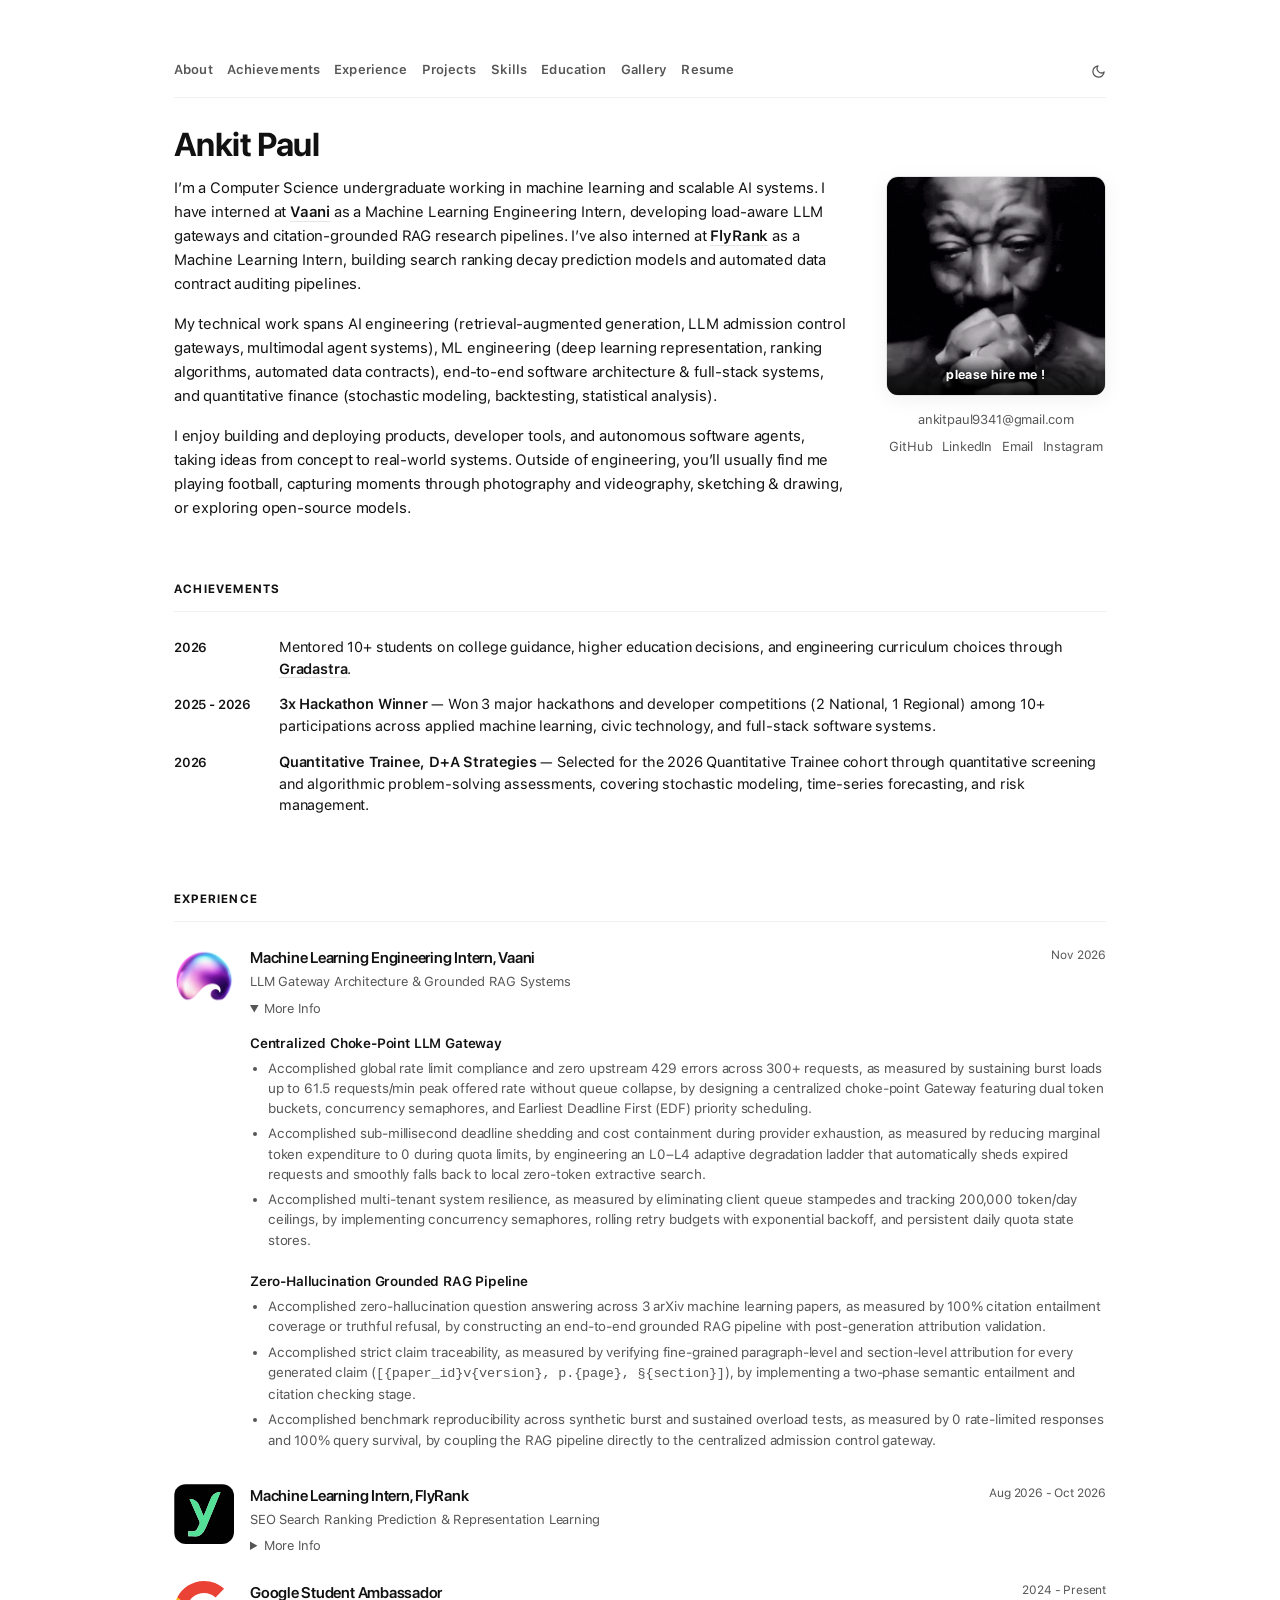
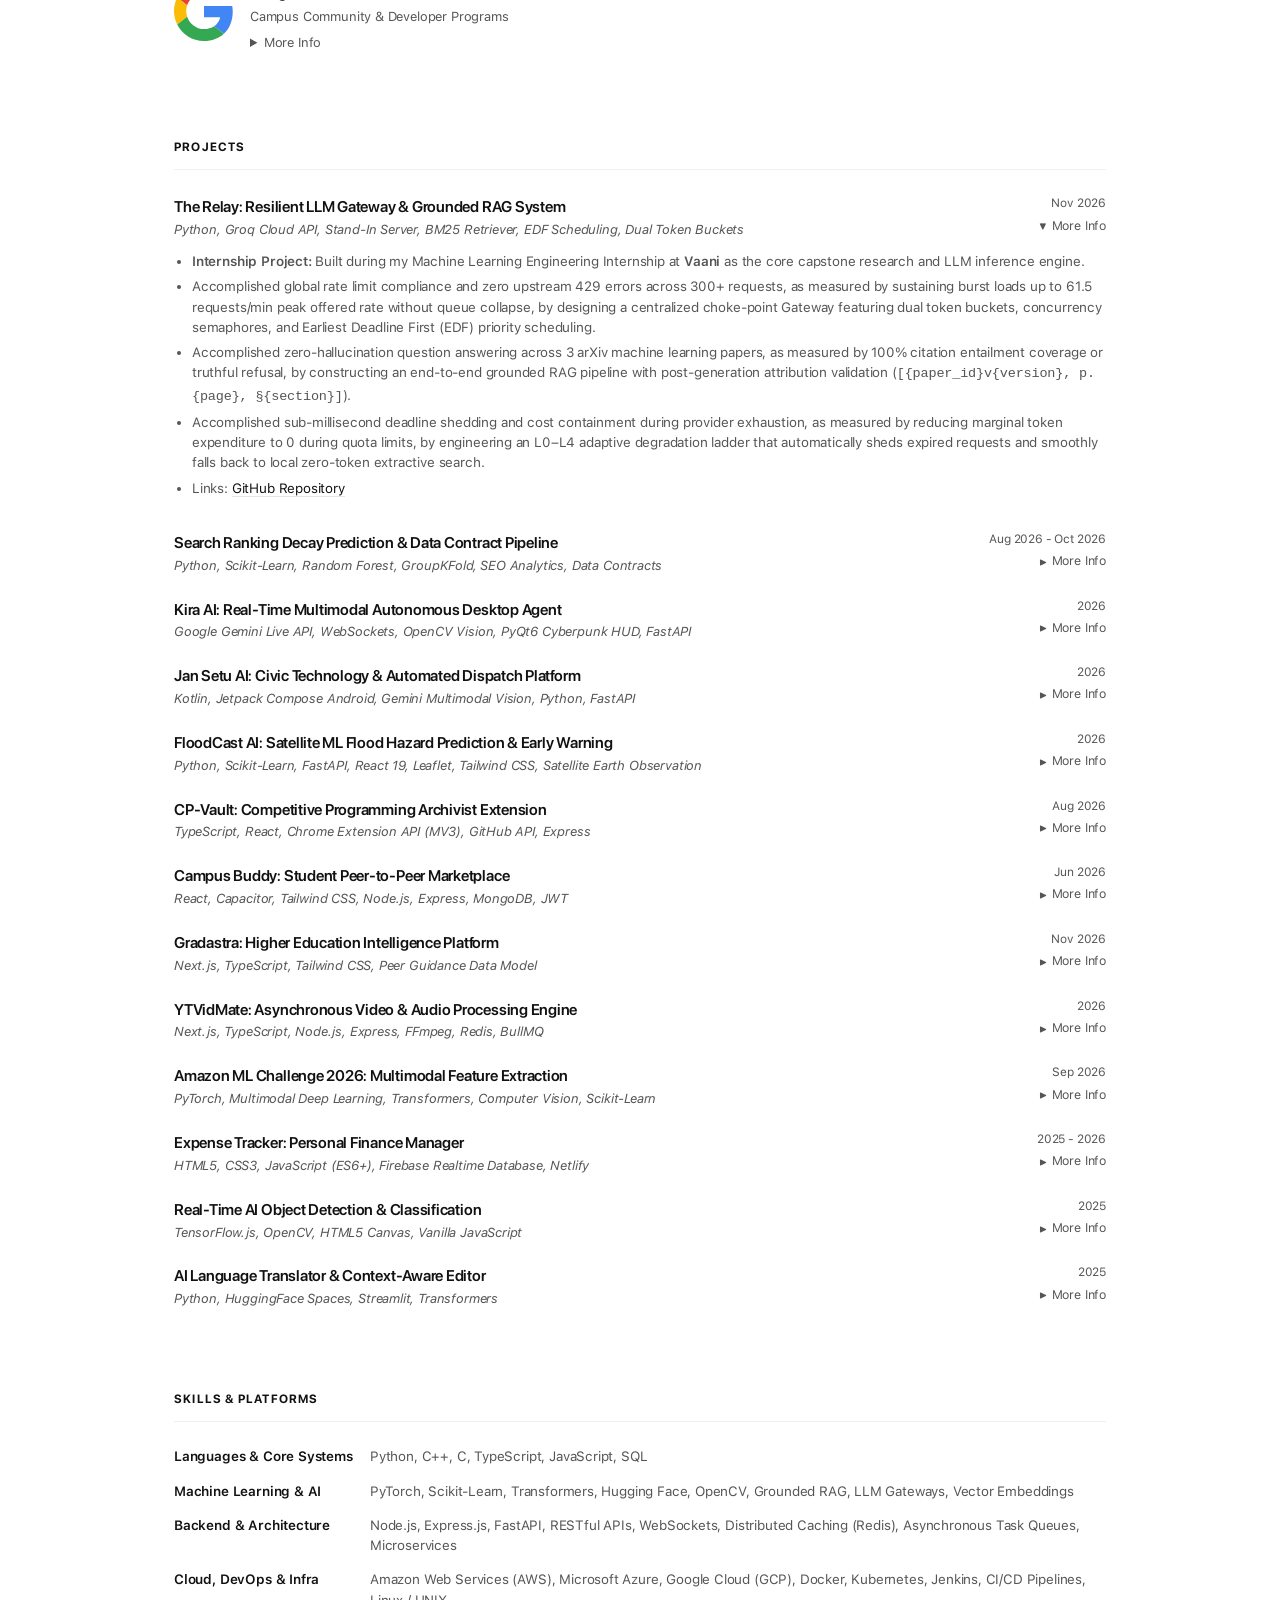
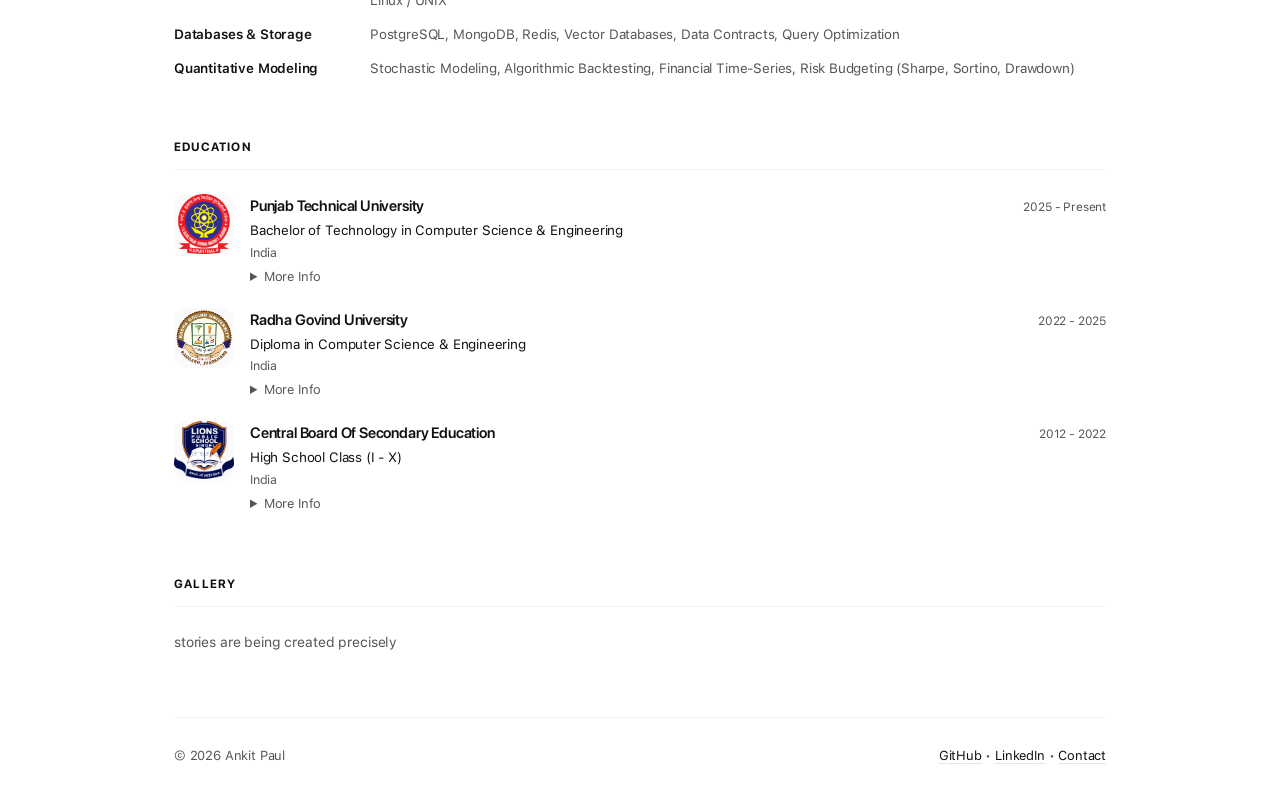
==== commit 40da78eb: "updated" ====
--- a/index.html
+++ b/index.html
@@ -744,10 +744,10 @@
           </div>
           <div class="education-details">
             <div class="education-topline">
-              <div class="education-institution">Bachelor of Technology in Computer Science & Engineering</div>
+              <div class="education-institution">Punjab Technical University</div>
               <div class="education-date">2025 - Present</div>
             </div>
-            <div class="education-degree">Computer Science & Engineering</div>
+            <div class="education-degree">Bachelor of Technology in Computer Science & Engineering</div>
             <div class="education-location">India</div>
             <details class="education-more smooth-details">
               <summary>More Info</summary>
@@ -771,10 +771,10 @@
           </div>
           <div class="education-details">
             <div class="education-topline">
-              <div class="education-institution">Diploma in Computer Science & Engineering</div>
+              <div class="education-institution">Radha Govind University</div>
               <div class="education-date">2022 - 2025</div>
             </div>
-            <div class="education-degree">Computer Science & Engineering</div>
+            <div class="education-degree">Diploma in Computer Science & Engineering</div>
             <div class="education-location">India</div>
             <details class="education-more smooth-details">
               <summary>More Info</summary>
@@ -797,10 +797,10 @@
           </div>
           <div class="education-details">
             <div class="education-topline">
-              <div class="education-institution">Senior Secondary Education</div>
+              <div class="education-institution">Central Board Of Secondary Education</div>
               <div class="education-date">2012 - 2022</div>
             </div>
-            <div class="education-degree">CBSE Class I - X</div>
+            <div class="education-degree">High School Class (I - X)</div>
             <div class="education-location">India</div>
             <details class="education-more smooth-details">
               <summary>More Info</summary>
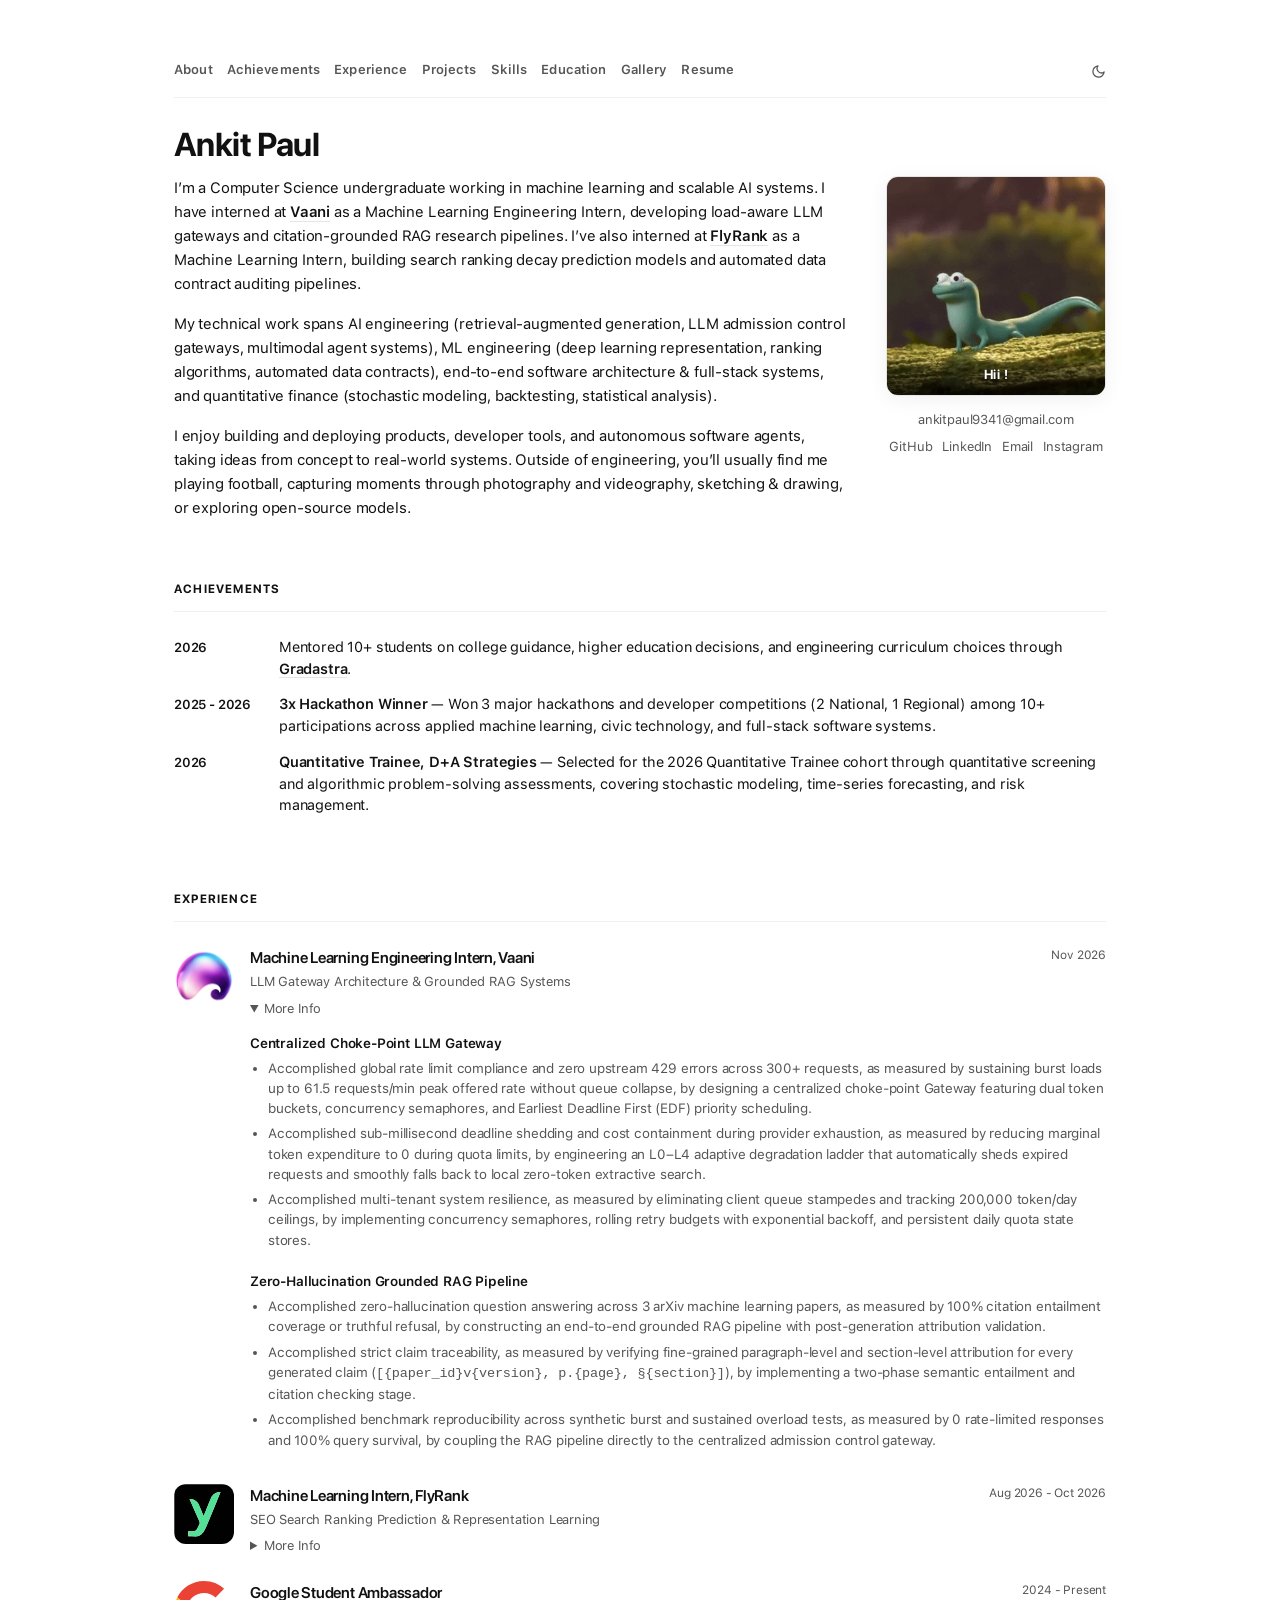
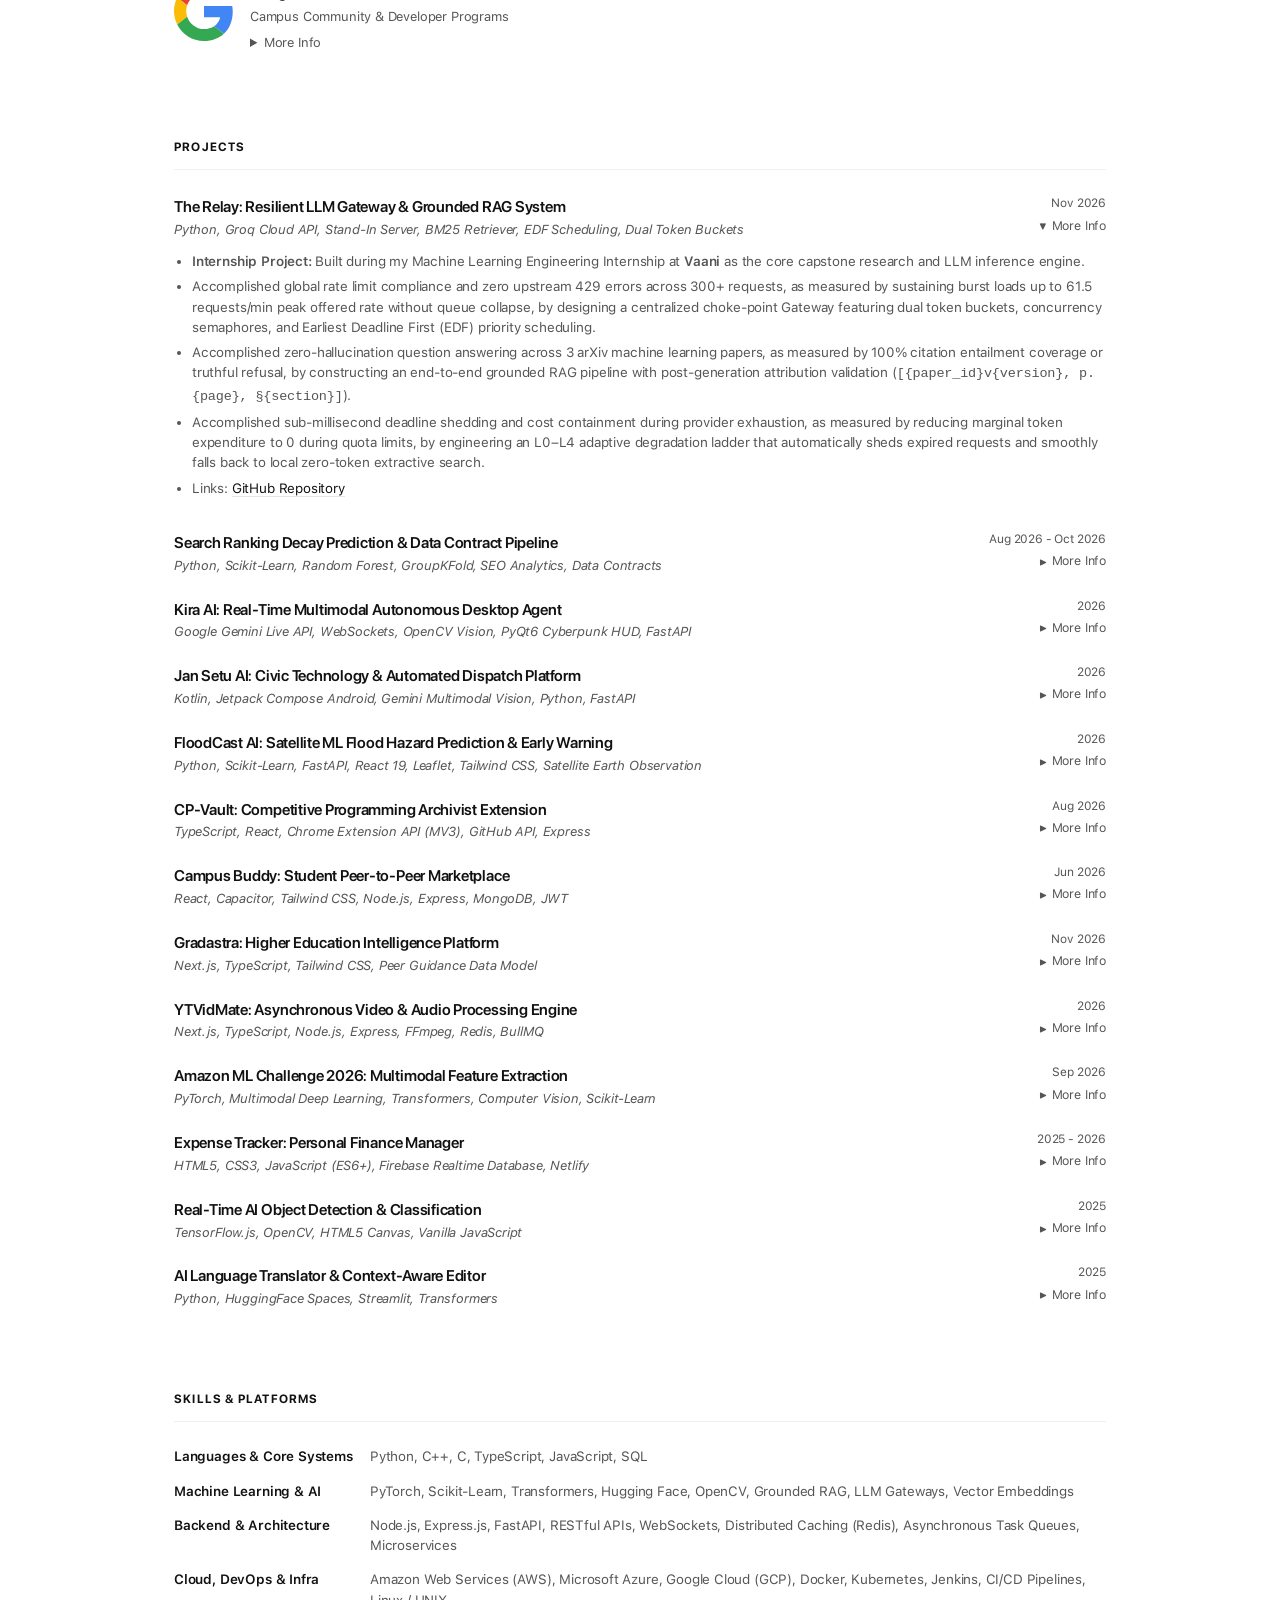
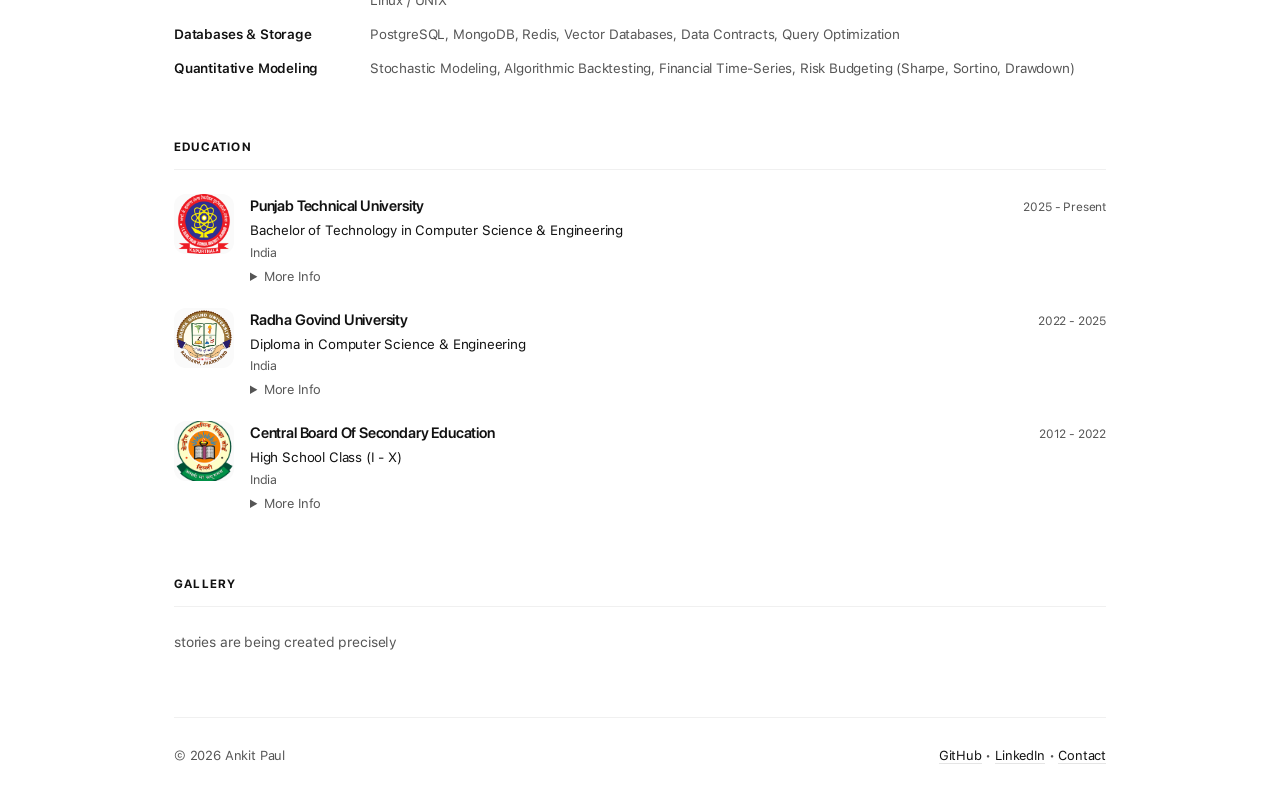
==== commit a9dda520: "Add files via upload" ====
--- a/index.html
+++ b/index.html
@@ -162,7 +162,7 @@
       <div class="profile-photo-container">
         <div class="profile-photo-wrapper">
           <img src="assets/profile/ankit_profile.gif?v=1.0" alt="Ankit Paul" class="profile-photo" loading="eager" fetchpriority="high">
-          <div class="profile-photo-caption">please hire me !</div>
+          <div class="profile-photo-caption">Hii !</div>
         </div>
         <div class="contact-info-under-photo">
           <span class="contact-email">ankitpaul9341@gmail.com</span>
